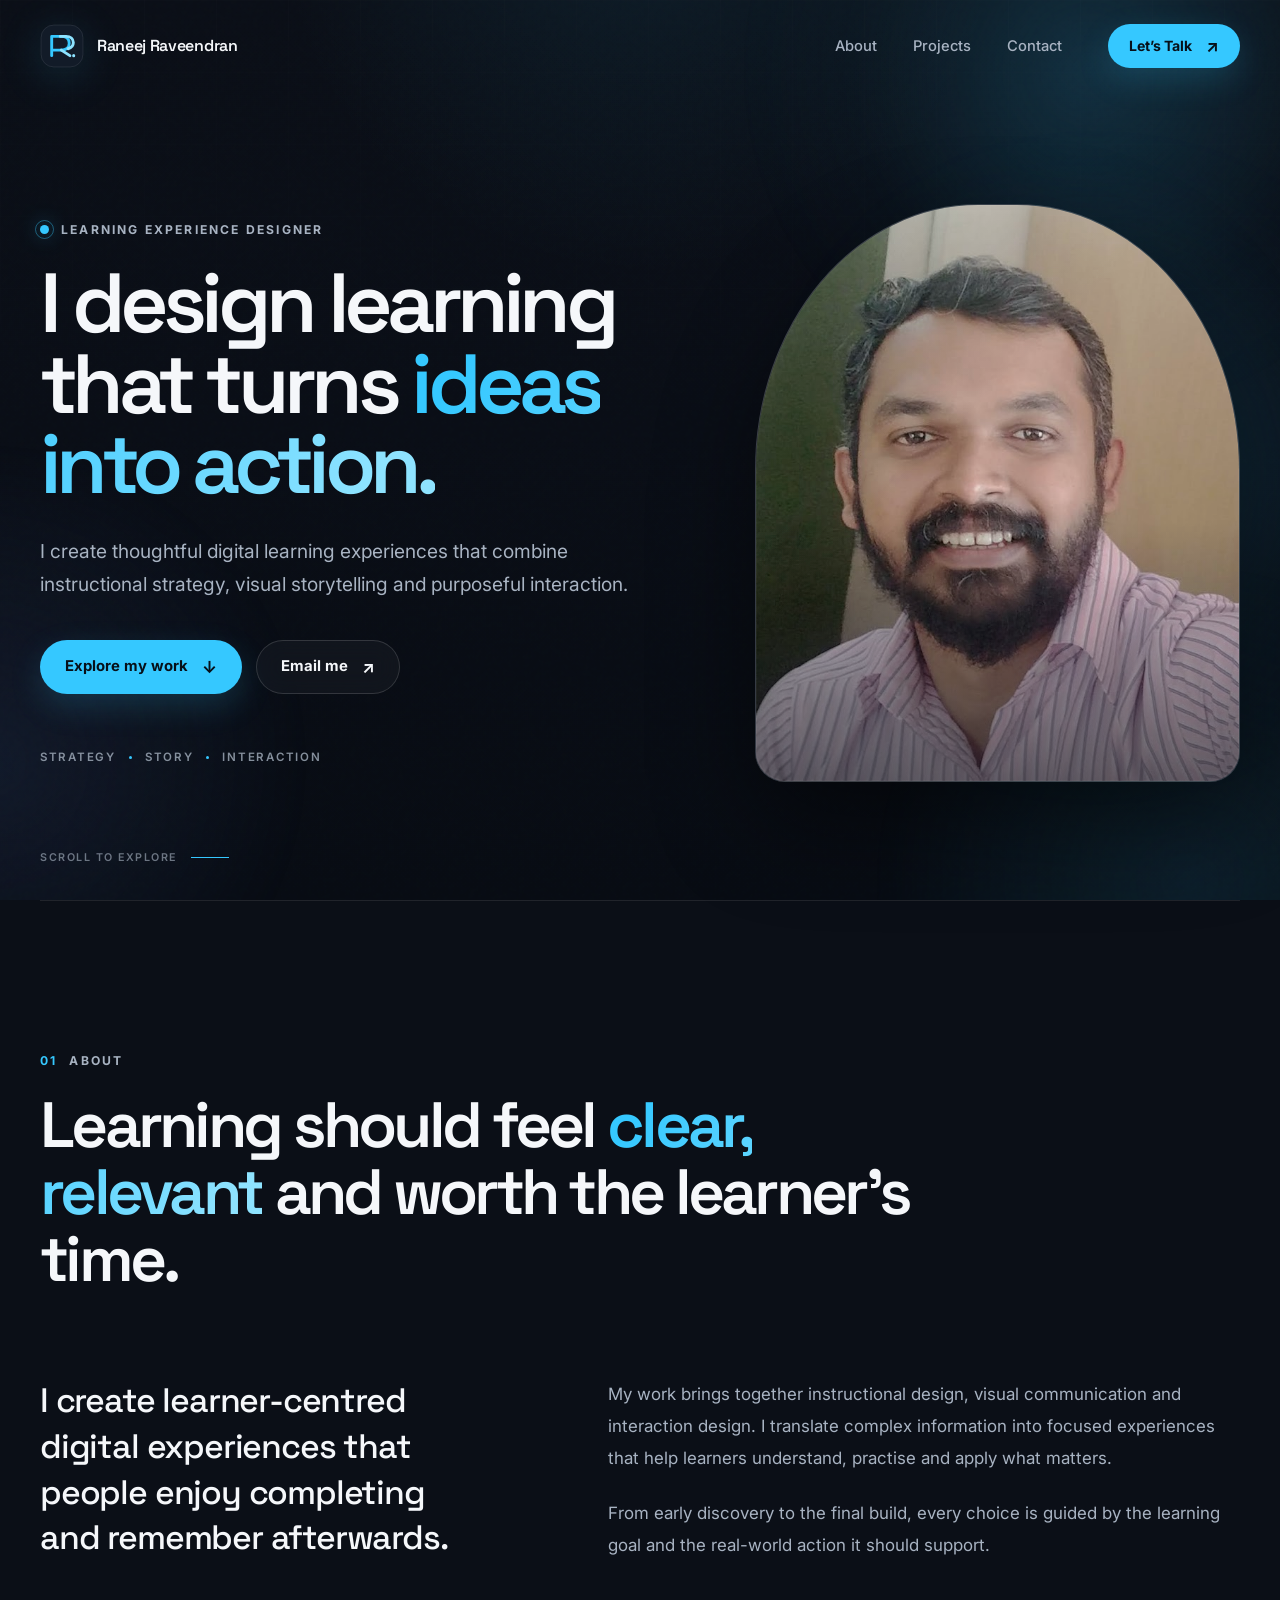
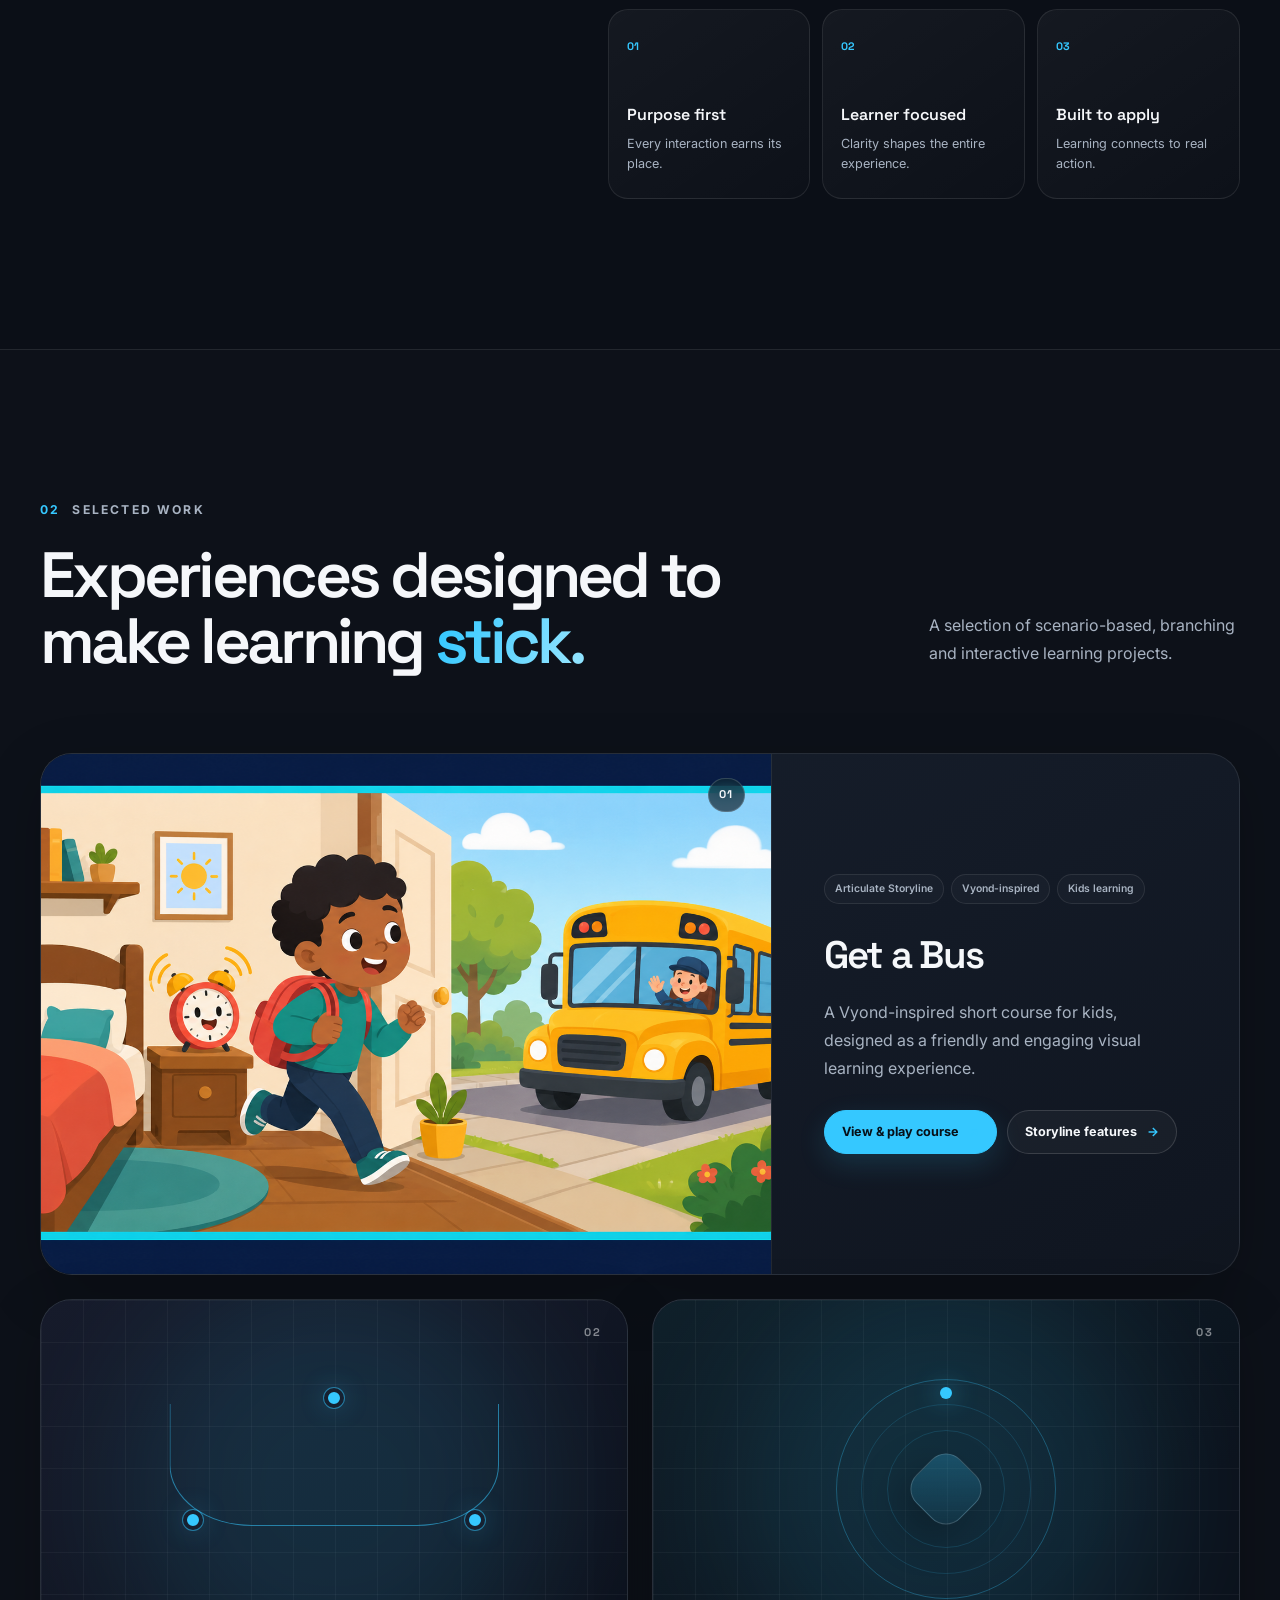
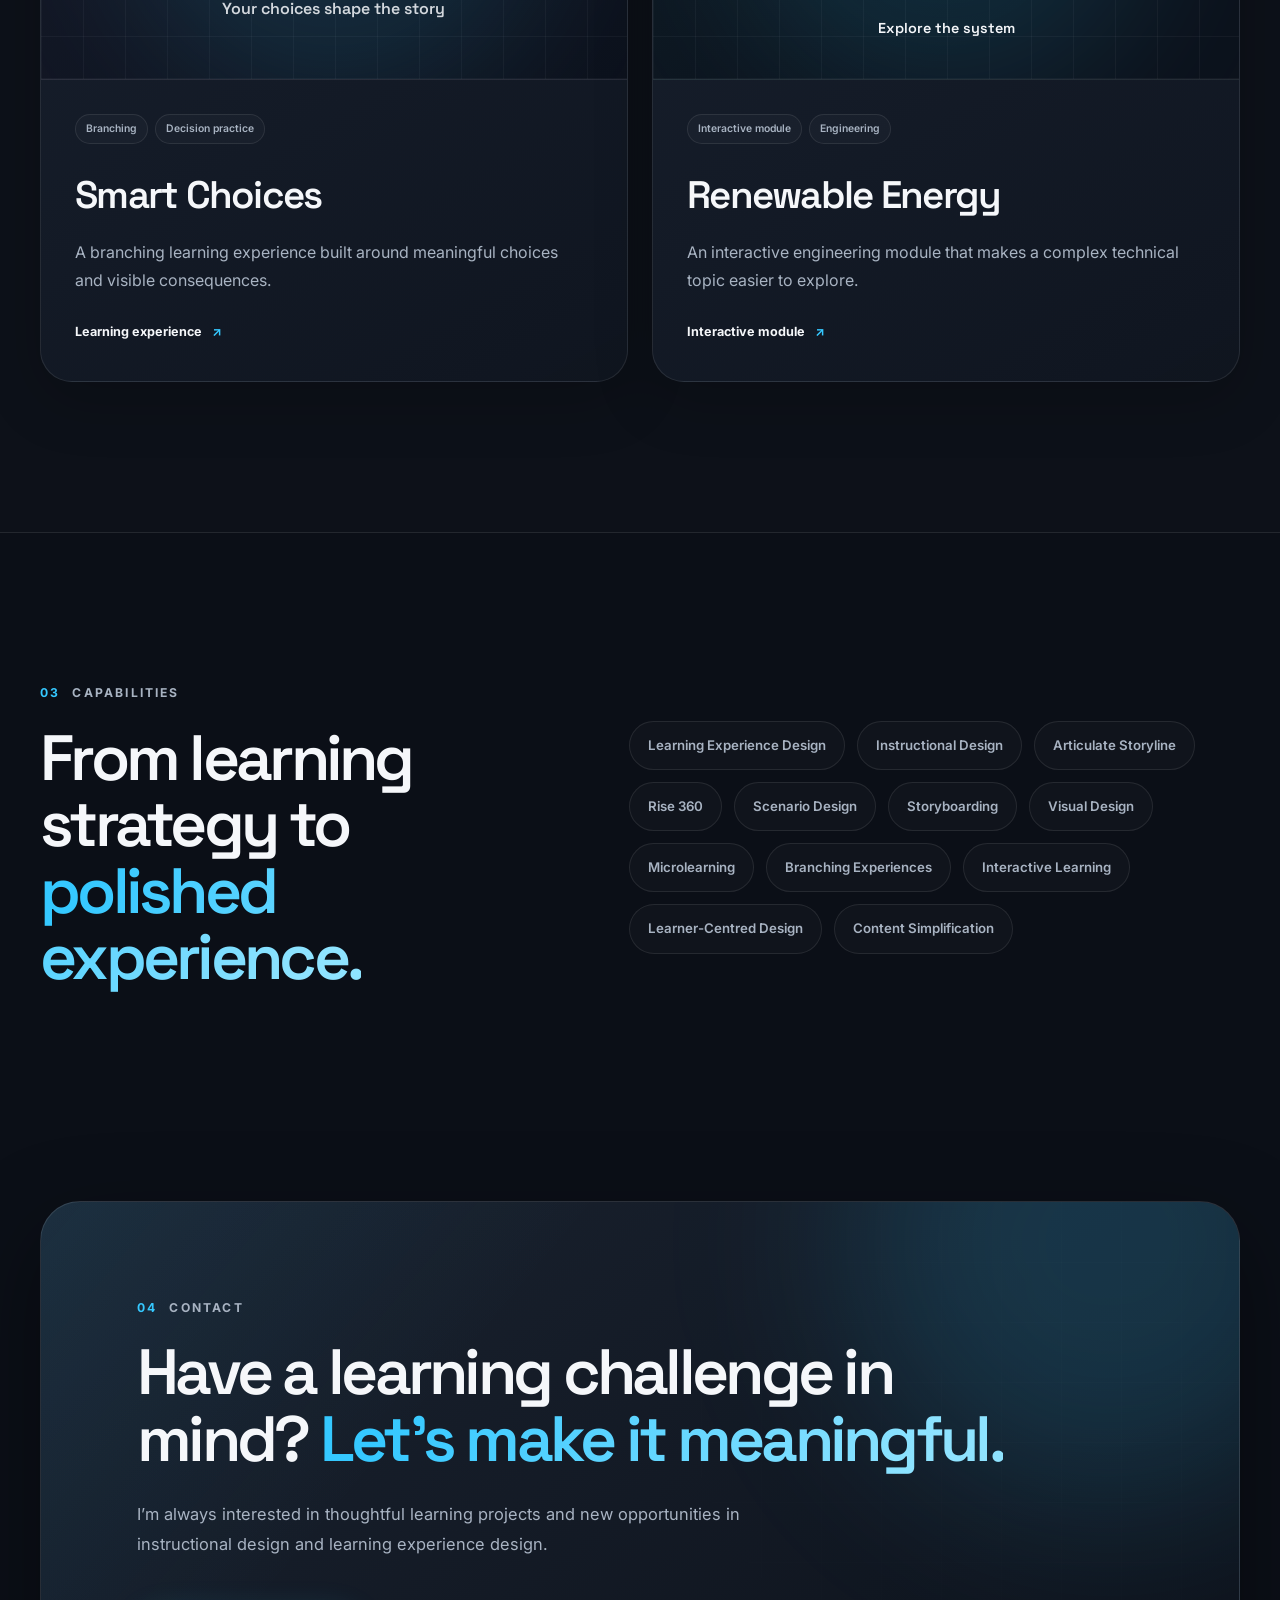
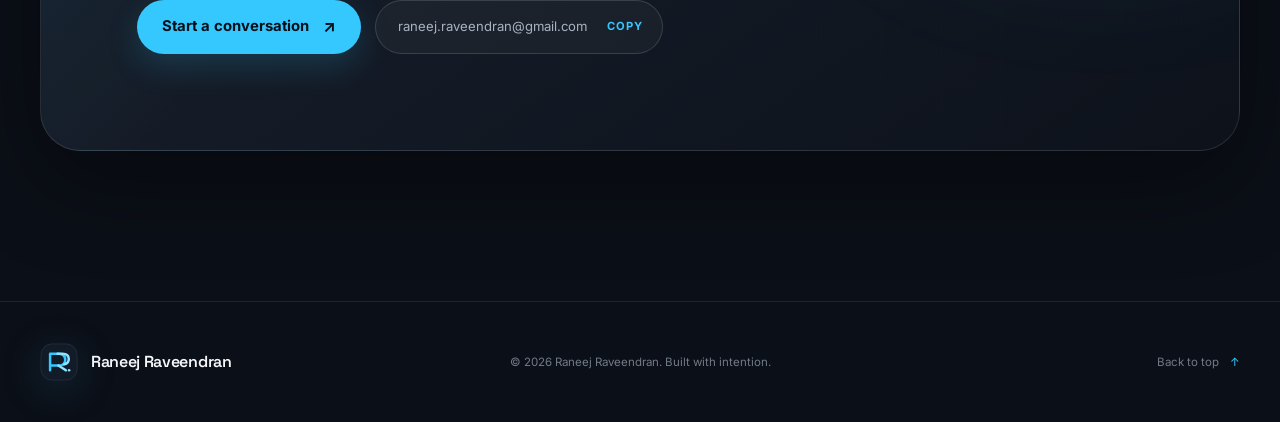
==== index.html @ e05c0a3c "Publish portfolio" ====
<!DOCTYPE html>
<html lang="en">
<head>
  <meta charset="UTF-8">
  <meta name="viewport" content="width=device-width, initial-scale=1">
  <meta name="description" content="Portfolio of Raneej Raveendran, a Learning Experience Designer creating purposeful, engaging digital learning experiences.">
  <meta name="theme-color" content="#0B0F17">
  <title>Raneej Raveendran | Learning Experience Designer</title>
  <link rel="preconnect" href="https://fonts.googleapis.com">
  <link rel="preconnect" href="https://fonts.gstatic.com" crossorigin>
  <link href="https://fonts.googleapis.com/css2?family=Inter:wght@400;500;600;700&family=Space+Grotesk:wght@500;600;700&display=swap" rel="stylesheet">
  <link rel="stylesheet" href="css/style.css?v=4">
</head>

<body>
  <a class="skip-link" href="#main-content">Skip to content</a>

  <div class="site-background" aria-hidden="true">
    <span class="background-orb background-orb--one"></span>
    <span class="background-orb background-orb--two"></span>
    <span class="background-orb background-orb--three"></span>
  </div>

  <header class="site-header" id="site-header">
    <nav class="navbar shell" aria-label="Primary navigation">
      <a class="brand" href="#home" aria-label="Raneej Raveendran — home">
        <svg class="brand__mark" width="44" height="44" viewBox="0 0 64 64" fill="none" xmlns="http://www.w3.org/2000/svg" aria-hidden="true">
          <rect x="1" y="1" width="62" height="62" rx="19" fill="#121B28"/>
          <rect x="1.5" y="1.5" width="61" height="61" rx="18.5" stroke="white" stroke-opacity="0.12"/>
          <path d="M17 46V18H30.5C38 18 42.5 21.8 42.5 28C42.5 34.2 38 38 30.5 38H17" stroke="#35C8FF" stroke-width="4.2" stroke-linecap="round" stroke-linejoin="round"/>
          <path d="M31 38L43.5 46M29.5 18H38C44.5 18 48.5 21.5 48.5 27C48.5 31.6 45.7 34.8 40.8 36" stroke="#8EE3FF" stroke-width="4.2" stroke-linecap="round" stroke-linejoin="round"/>
          <circle cx="49" cy="46" r="2.2" fill="#8EE3FF"/>
        </svg>
        <span class="brand__name">Raneej Raveendran</span>
      </a>

      <button class="menu-toggle" type="button" aria-label="Open navigation" aria-expanded="false" aria-controls="primary-menu">
        <span></span>
        <span></span>
      </button>

      <div class="nav-panel" id="primary-menu">
        <ul class="nav-links">
          <li><a href="#about">About</a></li>
          <li><a href="#projects">Projects</a></li>
          <li><a href="#contact">Contact</a></li>
        </ul>
        <a class="button button--compact button--primary nav-cta" href="mailto:raneej.raveendran@gmail.com">
          Let&rsquo;s Talk
          <span aria-hidden="true">↗</span>
        </a>
      </div>
    </nav>
  </header>

  <main id="main-content">
    <section class="hero shell" id="home">
      <div class="hero__content reveal">
        <p class="eyebrow"><span></span> Learning Experience Designer</p>
        <h1>I design learning that turns <span class="accent-text">ideas into action.</span></h1>
        <p class="hero__intro">I create thoughtful digital learning experiences that combine instructional strategy, visual storytelling and purposeful interaction.</p>

        <div class="hero__actions">
          <a class="button button--primary" href="#projects">
            Explore my work
            <span aria-hidden="true">↓</span>
          </a>
          <a class="button button--ghost" href="mailto:raneej.raveendran@gmail.com">
            Email me
            <span aria-hidden="true">↗</span>
          </a>
        </div>

        <div class="hero__focus" aria-label="Areas of focus">
          <span>Strategy</span>
          <i aria-hidden="true"></i>
          <span>Story</span>
          <i aria-hidden="true"></i>
          <span>Interaction</span>
        </div>
      </div>

      <div class="hero__visual reveal" data-delay="120">
        <div class="portrait-wrap" id="portrait-wrap">
          <div class="portrait-glow" aria-hidden="true"></div>
          <div class="portrait-frame">
            <img src="assets/images/profile.png" alt="Portrait of Raneej Raveendran" width="1920" height="864">
            <div class="portrait-shade" aria-hidden="true"></div>
          </div>

        </div>
      </div>

      <a class="scroll-cue" href="#about" aria-label="Scroll to About section">
        <span>Scroll to explore</span>
        <i aria-hidden="true"></i>
      </a>
    </section>

    <section class="about section shell" id="about">
      <div class="section-heading reveal">
        <p class="section-kicker"><span>01</span> About</p>
        <h2>Learning should feel <span class="accent-text">clear, relevant</span> and worth the learner&rsquo;s time.</h2>
      </div>

      <div class="about__grid">
        <div class="about__statement reveal">
          <p>I create learner-centred digital experiences that people enjoy completing and remember afterwards.</p>
        </div>

        <div class="about__details reveal" data-delay="100">
          <p>My work brings together instructional design, visual communication and interaction design. I translate complex information into focused experiences that help learners understand, practise and apply what matters.</p>
          <p>From early discovery to the final build, every choice is guided by the learning goal and the real-world action it should support.</p>

          <div class="principles" aria-label="Design principles">
            <article>
              <span>01</span>
              <h3>Purpose first</h3>
              <p>Every interaction earns its place.</p>
            </article>
            <article>
              <span>02</span>
              <h3>Learner focused</h3>
              <p>Clarity shapes the entire experience.</p>
            </article>
            <article>
              <span>03</span>
              <h3>Built to apply</h3>
              <p>Learning connects to real action.</p>
            </article>
          </div>
        </div>
      </div>
    </section>

    <section class="projects section" id="projects">
      <div class="shell">
        <div class="section-heading section-heading--split reveal">
          <div>
            <p class="section-kicker"><span>02</span> Selected work</p>
            <h2>Experiences designed to make learning <span class="accent-text">stick.</span></h2>
          </div>
          <p>A selection of scenario-based, branching and interactive learning projects.</p>
        </div>

        <div class="project-grid">
          <article class="project-card project-card--featured reveal interactive-card">
            <div class="project-card__visual project-visual project-visual--bus">
              <span class="project-number">01</span>
              <img class="project-thumbnail" src="assets/images/get-a-bus-thumbnail.png" alt="Illustrated child hurrying to catch a waiting school bus" width="1672" height="941">
            </div>
            <div class="project-card__body">
              <div class="project-card__meta">
                <span>Articulate Storyline</span>
                <span>Vyond-inspired</span>
                <span>Kids learning</span>
              </div>
              <h3>Get a Bus</h3>
              <p>A Vyond-inspired short course for kids, designed as a friendly and engaging visual learning experience.</p>
              <div class="project-card__actions">
                <a class="project-card__link project-card__link--primary" href="projects/get-a-bus/index.html">View &amp; play course <i aria-hidden="true">↗</i></a>
                <a class="project-card__link project-card__link--secondary" href="projects/get-a-bus/index.html#storyline-features">Storyline features <i aria-hidden="true">→</i></a>
              </div>
            </div>
          </article>

          <article class="project-card reveal interactive-card" data-delay="80">
            <div class="project-card__visual project-visual project-visual--choices">
              <span class="project-number">02</span>
              <div class="choice-map" aria-hidden="true">
                <span class="choice-node choice-node--start"></span>
                <span class="choice-path choice-path--one"></span>
                <span class="choice-path choice-path--two"></span>
                <span class="choice-node choice-node--one"></span>
                <span class="choice-node choice-node--two"></span>
                <strong>Your choices shape the story</strong>
              </div>
            </div>
            <div class="project-card__body">
              <div class="project-card__meta">
                <span>Branching</span>
                <span>Decision practice</span>
              </div>
              <h3>Smart Choices</h3>
              <p>A branching learning experience built around meaningful choices and visible consequences.</p>
              <span class="project-card__link">Learning experience <i aria-hidden="true">↗</i></span>
            </div>
          </article>

          <article class="project-card reveal interactive-card" data-delay="140">
            <div class="project-card__visual project-visual project-visual--energy">
              <span class="project-number">03</span>
              <div class="energy-orbit" aria-hidden="true">
                <span></span>
                <i></i>
                <strong>Explore the system</strong>
              </div>
            </div>
            <div class="project-card__body">
              <div class="project-card__meta">
                <span>Interactive module</span>
                <span>Engineering</span>
              </div>
              <h3>Renewable Energy</h3>
              <p>An interactive engineering module that makes a complex technical topic easier to explore.</p>
              <span class="project-card__link">Interactive module <i aria-hidden="true">↗</i></span>
            </div>
          </article>
        </div>
      </div>
    </section>

    <section class="skills section shell" id="skills">
      <div class="skills__layout">
        <div class="section-heading reveal">
          <p class="section-kicker"><span>03</span> Capabilities</p>
          <h2>From learning strategy to <span class="accent-text">polished experience.</span></h2>
        </div>

        <div class="skill-cloud reveal" data-delay="100" aria-label="Skills and tools">
          <span>Learning Experience Design</span>
          <span>Instructional Design</span>
          <span>Articulate Storyline</span>
          <span>Rise 360</span>
          <span>Scenario Design</span>
          <span>Storyboarding</span>
          <span>Visual Design</span>
          <span>Microlearning</span>
          <span>Branching Experiences</span>
          <span>Interactive Learning</span>
          <span>Learner-Centred Design</span>
          <span>Content Simplification</span>
        </div>
      </div>
    </section>

    <section class="contact section shell" id="contact">
      <div class="contact-card reveal">
        <span class="contact-card__glow" aria-hidden="true"></span>
        <div class="contact-card__content">
          <p class="section-kicker"><span>04</span> Contact</p>
          <h2>Have a learning challenge in mind? <span class="accent-text">Let&rsquo;s make it meaningful.</span></h2>
          <p>I&rsquo;m always interested in thoughtful learning projects and new opportunities in instructional design and learning experience design.</p>

          <div class="contact-card__actions">
            <a class="button button--primary" href="mailto:raneej.raveendran@gmail.com">
              Start a conversation
              <span aria-hidden="true">↗</span>
            </a>
            <button class="email-copy" type="button" data-email="raneej.raveendran@gmail.com" aria-label="Copy email address">
              <span class="email-copy__label">raneej.raveendran@gmail.com</span>
              <span class="email-copy__action">Copy</span>
            </button>
          </div>
        </div>
      </div>
    </section>
  </main>

  <footer class="site-footer">
    <div class="shell site-footer__inner">
      <a class="brand brand--footer" href="#home" aria-label="Back to top">
        <svg class="brand__mark" width="38" height="38" viewBox="0 0 64 64" fill="none" xmlns="http://www.w3.org/2000/svg" aria-hidden="true">
          <rect x="1" y="1" width="62" height="62" rx="19" fill="#121B28"/>
          <rect x="1.5" y="1.5" width="61" height="61" rx="18.5" stroke="white" stroke-opacity="0.12"/>
          <path d="M17 46V18H30.5C38 18 42.5 21.8 42.5 28C42.5 34.2 38 38 30.5 38H17" stroke="#35C8FF" stroke-width="4.2" stroke-linecap="round" stroke-linejoin="round"/>
          <path d="M31 38L43.5 46M29.5 18H38C44.5 18 48.5 21.5 48.5 27C48.5 31.6 45.7 34.8 40.8 36" stroke="#8EE3FF" stroke-width="4.2" stroke-linecap="round" stroke-linejoin="round"/>
          <circle cx="49" cy="46" r="2.2" fill="#8EE3FF"/>
        </svg>
        <span class="brand__name">Raneej Raveendran</span>
      </a>
      <p>&copy; <span id="current-year">2026</span> Raneej Raveendran. Built with intention.</p>
      <a class="back-to-top" href="#home">Back to top <span aria-hidden="true">↑</span></a>
    </div>
  </footer>

  <script src="js/main.js?v=2"></script>
</body>
</html>
---- css/style.css ----
/* ------------------------------
   Foundation
------------------------------ */
* {
  box-sizing: border-box;
  margin: 0;
  padding: 0;
}

:root {
  --background: #0b0f17;
  --background-deep: #080b12;
  --card: #151c28;
  --card-light: #1a2331;
  --text: #f5f7fa;
  --muted: #a8b3c2;
  --accent: #35c8ff;
  --accent-soft: #8ee3ff;
  --border: rgba(255, 255, 255, 0.09);
  --border-strong: rgba(255, 255, 255, 0.14);
  --shadow: 0 30px 90px rgba(0, 0, 0, 0.38);
  --radius-large: 32px;
  --radius-medium: 24px;
  --radius-small: 16px;
  --shell: 1200px;
  --header-height: 92px;
  --ease: cubic-bezier(0.22, 1, 0.36, 1);
}

html {
  scroll-behavior: smooth;
  scroll-padding-top: 110px;
}

body {
  min-width: 320px;
  overflow-x: hidden;
  color: var(--text);
  background: var(--background);
  font-family: "Inter", sans-serif;
  font-size: 16px;
  line-height: 1.6;
  -webkit-font-smoothing: antialiased;
  text-rendering: optimizeLegibility;
}

body.menu-open {
  overflow: hidden;
}

::selection {
  color: #071019;
  background: var(--accent);
}

a {
  color: inherit;
  text-decoration: none;
}

button,
a {
  -webkit-tap-highlight-color: transparent;
}

button {
  color: inherit;
  font: inherit;
}

img {
  display: block;
  max-width: 100%;
}

.shell {
  width: min(calc(100% - 64px), var(--shell));
  margin-inline: auto;
}

.section {
  position: relative;
  padding-block: 150px;
}

.skip-link {
  position: fixed;
  z-index: 1000;
  top: 16px;
  left: 16px;
  padding: 10px 16px;
  border-radius: 10px;
  color: #071019;
  background: var(--accent);
  font-weight: 700;
  transform: translateY(-150%);
  transition: transform 180ms ease;
}

.skip-link:focus {
  transform: translateY(0);
}

/* ------------------------------
   Layered background
------------------------------ */
.site-background {
  position: fixed;
  z-index: -2;
  inset: 0;
  overflow: hidden;
  pointer-events: none;
  background:
    radial-gradient(circle at 50% -10%, rgba(53, 200, 255, 0.08), transparent 31%),
    linear-gradient(180deg, #0b0f17 0%, #0a0e16 48%, #080c13 100%);
}

.site-background::before {
  position: absolute;
  inset: 0;
  content: "";
  opacity: 0.24;
  background-image:
    linear-gradient(rgba(255, 255, 255, 0.035) 1px, transparent 1px),
    linear-gradient(90deg, rgba(255, 255, 255, 0.035) 1px, transparent 1px);
  background-size: 72px 72px;
  -webkit-mask-image: linear-gradient(to bottom, #000 0%, transparent 72%);
  mask-image: linear-gradient(to bottom, #000 0%, transparent 72%);
}

.site-background::after {
  position: absolute;
  inset: 0;
  content: "";
  opacity: 0.11;
  background-image: url("data:image/svg+xml,%3Csvg viewBox='0 0 180 180' xmlns='http://www.w3.org/2000/svg'%3E%3Cfilter id='n'%3E%3CfeTurbulence type='fractalNoise' baseFrequency='.92' numOctaves='3' stitchTiles='stitch'/%3E%3C/filter%3E%3Crect width='100%25' height='100%25' filter='url(%23n)' opacity='.45'/%3E%3C/svg%3E");
  mix-blend-mode: soft-light;
}

.background-orb {
  position: absolute;
  display: block;
  border-radius: 50%;
  filter: blur(10px);
}

.background-orb--one {
  top: -280px;
  right: -160px;
  width: 700px;
  height: 700px;
  background: radial-gradient(circle, rgba(53, 200, 255, 0.18), rgba(53, 200, 255, 0.025) 48%, transparent 72%);
}

.background-orb--two {
  top: 48%;
  left: -340px;
  width: 660px;
  height: 660px;
  background: radial-gradient(circle, rgba(77, 108, 180, 0.14), transparent 68%);
}

.background-orb--three {
  right: -250px;
  bottom: -320px;
  width: 680px;
  height: 680px;
  background: radial-gradient(circle, rgba(53, 200, 255, 0.1), transparent 66%);
}

/* ------------------------------
   Navigation
------------------------------ */
.site-header {
  position: fixed;
  z-index: 100;
  top: 0;
  right: 0;
  left: 0;
  border-bottom: 1px solid transparent;
  transition: background 300ms ease, border-color 300ms ease, box-shadow 300ms ease;
}

.site-header.is-scrolled {
  border-color: rgba(255, 255, 255, 0.075);
  background: rgba(11, 15, 23, 0.72);
  box-shadow: 0 14px 50px rgba(0, 0, 0, 0.2);
  -webkit-backdrop-filter: blur(22px) saturate(135%);
  backdrop-filter: blur(22px) saturate(135%);
}

.navbar {
  display: flex;
  min-height: var(--header-height);
  align-items: center;
  justify-content: space-between;
}

.brand {
  display: inline-flex;
  align-items: center;
  gap: 13px;
  width: fit-content;
}

.brand__mark {
  width: 44px;
  height: 44px;
  flex: 0 0 auto;
  filter: drop-shadow(0 8px 20px rgba(53, 200, 255, 0.15));
  transition: transform 400ms var(--ease), filter 400ms ease;
}

.brand:hover .brand__mark {
  filter: drop-shadow(0 10px 25px rgba(53, 200, 255, 0.26));
  transform: rotate(-5deg) scale(1.04);
}

.brand__name {
  font-family: "Space Grotesk", sans-serif;
  font-size: 1rem;
  font-weight: 600;
  letter-spacing: -0.02em;
}

.nav-panel,
.nav-links {
  display: flex;
  align-items: center;
}

.nav-panel {
  gap: 46px;
}

.nav-links {
  gap: 36px;
  list-style: none;
}

.nav-links a {
  position: relative;
  color: var(--muted);
  font-size: 0.92rem;
  font-weight: 500;
  transition: color 200ms ease;
}

.nav-links a::after {
  position: absolute;
  right: 0;
  bottom: -9px;
  left: 0;
  height: 1px;
  content: "";
  background: var(--accent);
  transform: scaleX(0);
  transform-origin: right;
  transition: transform 300ms var(--ease);
}

.nav-links a:hover,
.nav-links a:focus-visible,
.nav-links a.is-active {
  color: var(--text);
}

.nav-links a:hover::after,
.nav-links a:focus-visible::after,
.nav-links a.is-active::after {
  transform: scaleX(1);
  transform-origin: left;
}

.menu-toggle {
  display: none;
  width: 44px;
  height: 44px;
  cursor: pointer;
  border: 1px solid var(--border);
  border-radius: 13px;
  background: rgba(255, 255, 255, 0.035);
}

.menu-toggle span {
  display: block;
  width: 18px;
  height: 1.5px;
  margin: 5px auto;
  background: var(--text);
  transition: transform 250ms ease;
}

.menu-toggle[aria-expanded="true"] span:first-child {
  transform: translateY(3.25px) rotate(45deg);
}

.menu-toggle[aria-expanded="true"] span:last-child {
  transform: translateY(-3.25px) rotate(-45deg);
}

/* ------------------------------
   Buttons
------------------------------ */
.button {
  position: relative;
  display: inline-flex;
  min-height: 54px;
  align-items: center;
  justify-content: center;
  gap: 14px;
  overflow: hidden;
  padding: 0 24px;
  border: 1px solid transparent;
  border-radius: 999px;
  font-size: 0.93rem;
  font-weight: 700;
  transition: transform 300ms var(--ease), box-shadow 300ms ease, border-color 300ms ease, background 300ms ease;
}

.button span {
  font-size: 1.04rem;
  transition: transform 300ms var(--ease);
}

.button:hover,
.button:focus-visible {
  transform: translateY(-3px);
}

.button:hover span,
.button:focus-visible span {
  transform: translate(2px, -2px);
}

.button--primary {
  color: #071019;
  background: var(--accent);
  box-shadow: 0 12px 32px rgba(53, 200, 255, 0.17);
}

.button--primary::before {
  position: absolute;
  inset: 0;
  content: "";
  background: linear-gradient(120deg, transparent 20%, rgba(255, 255, 255, 0.5), transparent 80%);
  transform: translateX(-120%);
  transition: transform 650ms var(--ease);
}

.button--primary:hover::before {
  transform: translateX(120%);
}

.button--primary:hover,
.button--primary:focus-visible {
  box-shadow: 0 18px 42px rgba(53, 200, 255, 0.26);
}

.button--ghost {
  border-color: var(--border-strong);
  background: rgba(255, 255, 255, 0.035);
  -webkit-backdrop-filter: blur(12px);
  backdrop-filter: blur(12px);
}

.button--ghost:hover,
.button--ghost:focus-visible {
  border-color: rgba(53, 200, 255, 0.4);
  background: rgba(53, 200, 255, 0.055);
}

.button--compact {
  min-height: 44px;
  padding-inline: 20px;
  font-size: 0.88rem;
}

/* ------------------------------
   Hero
------------------------------ */
.hero {
  position: relative;
  display: grid;
  min-height: 100svh;
  grid-template-columns: minmax(0, 1.08fr) minmax(380px, 0.92fr);
  align-items: center;
  gap: clamp(42px, 7vw, 92px);
  padding-top: calc(var(--header-height) + 90px);
  padding-bottom: 96px;
}

.hero__content {
  position: relative;
  z-index: 2;
}

.eyebrow,
.section-kicker {
  display: flex;
  align-items: center;
  gap: 12px;
  color: var(--muted);
  font-size: 0.76rem;
  font-weight: 700;
  letter-spacing: 0.18em;
  text-transform: uppercase;
}

.eyebrow > span {
  position: relative;
  display: inline-block;
  width: 9px;
  height: 9px;
  border-radius: 50%;
  background: var(--accent);
  box-shadow: 0 0 20px rgba(53, 200, 255, 0.65);
}

.eyebrow > span::after {
  position: absolute;
  inset: -5px;
  content: "";
  border: 1px solid rgba(53, 200, 255, 0.4);
  border-radius: 50%;
  animation: statusPulse 2.4s ease-out infinite;
}

@keyframes statusPulse {
  0% { opacity: 0.8; transform: scale(0.5); }
  70%, 100% { opacity: 0; transform: scale(1.4); }
}

h1,
h2,
h3 {
  font-family: "Space Grotesk", sans-serif;
}

h1 {
  max-width: 760px;
  margin-top: 24px;
  font-size: clamp(3.8rem, 6.55vw, 6.05rem);
  font-weight: 600;
  letter-spacing: -0.068em;
  line-height: 0.96;
}

.accent-text {
  color: var(--accent);
  background: linear-gradient(115deg, var(--accent) 10%, var(--accent-soft) 88%);
  -webkit-background-clip: text;
  background-clip: text;
  -webkit-text-fill-color: transparent;
}

.hero__intro {
  max-width: 650px;
  margin-top: 30px;
  color: var(--muted);
  font-size: clamp(1.05rem, 1.6vw, 1.2rem);
  line-height: 1.75;
}

.hero__actions {
  display: flex;
  flex-wrap: wrap;
  gap: 14px;
  margin-top: 38px;
}

.hero__focus {
  display: flex;
  align-items: center;
  gap: 13px;
  margin-top: 54px;
  color: rgba(168, 179, 194, 0.78);
  font-size: 0.72rem;
  font-weight: 600;
  letter-spacing: 0.15em;
  text-transform: uppercase;
}

.hero__focus i {
  width: 3px;
  height: 3px;
  border-radius: 50%;
  background: var(--accent);
}

.hero__visual {
  position: relative;
  z-index: 1;
}

.portrait-wrap {
  position: relative;
  width: min(100%, 485px);
  margin-left: auto;
  transform-style: preserve-3d;
  transition: transform 600ms var(--ease);
  animation: portraitFloat 7s ease-in-out infinite;
}

@keyframes portraitFloat {
  0%, 100% { transform: translateY(0); }
  50% { transform: translateY(-12px); }
}

.portrait-glow {
  position: absolute;
  z-index: -1;
  top: 12%;
  right: -10%;
  width: 80%;
  aspect-ratio: 1;
  border-radius: 50%;
  background: rgba(53, 200, 255, 0.16);
  filter: blur(75px);
}

.portrait-frame {
  position: relative;
  overflow: hidden;
  aspect-ratio: 0.84;
  border: 1px solid rgba(255, 255, 255, 0.14);
  border-radius: 46% 46% 30px 30px;
  background: linear-gradient(160deg, rgba(255, 255, 255, 0.09), rgba(21, 28, 40, 0.8));
  box-shadow: 0 40px 100px rgba(0, 0, 0, 0.48), inset 0 1px rgba(255, 255, 255, 0.08);
}

.portrait-frame::before {
  position: absolute;
  z-index: 2;
  inset: 0;
  content: "";
  border-radius: inherit;
  box-shadow: inset 0 0 0 1px rgba(255, 255, 255, 0.04);
  pointer-events: none;
}

.portrait-frame img {
  width: 100%;
  height: 100%;
  object-fit: cover;
  object-position: 32% center;
  transform: scale(1.06);
  filter: saturate(0.78) contrast(1.04) brightness(0.92);
}

.portrait-shade {
  position: absolute;
  inset: 0;
  background:
    linear-gradient(to top, rgba(8, 12, 19, 0.55), transparent 45%),
    linear-gradient(135deg, rgba(53, 200, 255, 0.08), transparent 42%);
  pointer-events: none;
}

.scroll-cue {
  position: absolute;
  bottom: 34px;
  left: 0;
  display: flex;
  align-items: center;
  gap: 14px;
  color: rgba(168, 179, 194, 0.62);
  font-size: 0.67rem;
  font-weight: 600;
  letter-spacing: 0.14em;
  text-transform: uppercase;
  transition: color 200ms ease;
}

.scroll-cue i {
  position: relative;
  width: 38px;
  height: 1px;
  overflow: hidden;
  background: rgba(255, 255, 255, 0.18);
}

.scroll-cue i::after {
  position: absolute;
  inset: 0;
  content: "";
  background: var(--accent);
  animation: scrollLine 2s var(--ease) infinite;
}

@keyframes scrollLine {
  0% { transform: translateX(-105%); }
  60%, 100% { transform: translateX(105%); }
}

.scroll-cue:hover {
  color: var(--text);
}

/* ------------------------------
   Shared section headings
------------------------------ */
.section-heading {
  max-width: 870px;
}

.section-kicker > span {
  color: var(--accent);
}

.section-heading h2,
.contact-card h2 {
  margin-top: 22px;
  font-size: clamp(2.55rem, 5vw, 4.8rem);
  font-weight: 600;
  letter-spacing: -0.058em;
  line-height: 1.04;
}

.section-heading--split {
  display: grid;
  max-width: none;
  grid-template-columns: minmax(0, 1.45fr) minmax(270px, 0.55fr);
  align-items: end;
  gap: 70px;
}

.section-heading--split > p {
  padding-bottom: 8px;
  color: var(--muted);
  line-height: 1.75;
}

/* ------------------------------
   About
------------------------------ */
.about {
  border-top: 1px solid var(--border);
}

.about__grid {
  display: grid;
  grid-template-columns: minmax(0, 0.82fr) minmax(0, 1.18fr);
  gap: clamp(60px, 10vw, 140px);
  margin-top: 86px;
}

.about__statement > p {
  max-width: 470px;
  color: var(--text);
  font-family: "Space Grotesk", sans-serif;
  font-size: clamp(1.65rem, 2.65vw, 2.35rem);
  font-weight: 500;
  letter-spacing: -0.035em;
  line-height: 1.35;
}

.about__details > p {
  max-width: 630px;
  color: var(--muted);
  font-size: 1.06rem;
  line-height: 1.9;
}

.about__details > p + p {
  margin-top: 22px;
}

.principles {
  display: grid;
  grid-template-columns: repeat(3, 1fr);
  gap: 12px;
  margin-top: 48px;
}

.principles article {
  position: relative;
  min-height: 190px;
  padding: 22px 18px;
  overflow: hidden;
  border: 1px solid var(--border);
  border-radius: 20px;
  background: linear-gradient(145deg, rgba(255, 255, 255, 0.045), rgba(255, 255, 255, 0.012));
  transition: border-color 300ms ease, transform 350ms var(--ease), background 300ms ease;
}

.principles article:hover {
  border-color: rgba(53, 200, 255, 0.26);
  background: linear-gradient(145deg, rgba(53, 200, 255, 0.07), rgba(255, 255, 255, 0.018));
  transform: translateY(-5px);
}

.principles article > span {
  color: var(--accent);
  font-family: "Space Grotesk", sans-serif;
  font-size: 0.68rem;
  font-weight: 700;
}

.principles h3 {
  margin-top: 44px;
  font-size: 1rem;
  font-weight: 600;
}

.principles p {
  margin-top: 7px;
  color: var(--muted);
  font-size: 0.79rem;
  line-height: 1.55;
}

/* ------------------------------
   Projects
------------------------------ */
.projects {
  overflow: hidden;
  border-block: 1px solid var(--border);
  background: rgba(255, 255, 255, 0.012);
}

.project-grid {
  display: grid;
  grid-template-columns: repeat(2, minmax(0, 1fr));
  gap: 24px;
  margin-top: 78px;
}

.project-card {
  --pointer-x: 50%;
  --pointer-y: 50%;
  position: relative;
  overflow: hidden;
  border: 1px solid var(--border);
  border-radius: var(--radius-large);
  background: linear-gradient(150deg, rgba(26, 35, 49, 0.92), rgba(16, 22, 32, 0.96));
  box-shadow: 0 18px 60px rgba(0, 0, 0, 0.2);
  transition: transform 500ms var(--ease), border-color 350ms ease, box-shadow 500ms ease;
}

.project-card::after {
  position: absolute;
  inset: 0;
  content: "";
  opacity: 0;
  background: radial-gradient(420px circle at var(--pointer-x) var(--pointer-y), rgba(53, 200, 255, 0.1), transparent 45%);
  pointer-events: none;
  transition: opacity 350ms ease;
}

.project-card:hover {
  z-index: 2;
  border-color: rgba(53, 200, 255, 0.25);
  box-shadow: 0 34px 90px rgba(0, 0, 0, 0.38), 0 0 0 1px rgba(53, 200, 255, 0.025);
  transform: translateY(-10px);
}

.project-card:hover::after {
  opacity: 1;
}

.project-card--featured {
  grid-column: 1 / -1;
}

.project-card--featured {
  display: grid;
  grid-template-columns: minmax(0, 1.22fr) minmax(340px, 0.78fr);
}

.project-card__visual {
  position: relative;
  z-index: 1;
  min-height: 380px;
  overflow: hidden;
  border-bottom: 1px solid var(--border);
}

.project-card--featured .project-card__visual {
  min-height: 520px;
  border-right: 1px solid var(--border);
  border-bottom: 0;
}

.project-number {
  position: absolute;
  z-index: 4;
  top: 24px;
  right: 26px;
  color: rgba(245, 247, 250, 0.5);
  font-family: "Space Grotesk", sans-serif;
  font-size: 0.7rem;
  font-weight: 700;
  letter-spacing: 0.12em;
}

.project-visual {
  display: grid;
  place-items: center;
  isolation: isolate;
}

.project-visual::before {
  position: absolute;
  inset: 0;
  z-index: -2;
  content: "";
  background-image:
    linear-gradient(rgba(255, 255, 255, 0.04) 1px, transparent 1px),
    linear-gradient(90deg, rgba(255, 255, 255, 0.04) 1px, transparent 1px);
  background-size: 42px 42px;
}

.project-visual::after {
  position: absolute;
  z-index: -1;
  width: 72%;
  aspect-ratio: 1;
  content: "";
  border-radius: 50%;
  background: rgba(53, 200, 255, 0.12);
  filter: blur(68px);
}

.project-visual--bus {
  background: linear-gradient(145deg, #111a28, #0c111a 70%);
}

.project-visual--bus::before,
.project-visual--bus::after {
  display: none;
}

.project-thumbnail {
  position: absolute;
  inset: 0;
  width: 100%;
  height: 100%;
  object-fit: cover;
  object-position: center;
  transition: transform 700ms var(--ease), filter 450ms ease;
}

.project-card:hover .project-thumbnail {
  filter: saturate(1.04) brightness(1.03);
  transform: scale(1.035);
}

.project-visual--bus .project-number {
  padding: 7px 10px;
  border: 1px solid rgba(255, 255, 255, 0.16);
  border-radius: 999px;
  color: var(--text);
  background: rgba(10, 15, 24, 0.62);
  -webkit-backdrop-filter: blur(10px);
  backdrop-filter: blur(10px);
}

.visual-window {
  position: relative;
  display: flex;
  width: min(70%, 560px);
  aspect-ratio: 1.65;
  flex-direction: column;
  justify-content: flex-end;
  padding: 36px;
  overflow: hidden;
  border: 1px solid rgba(255, 255, 255, 0.14);
  border-radius: 22px;
  background: linear-gradient(145deg, rgba(30, 42, 59, 0.93), rgba(13, 19, 29, 0.95));
  box-shadow: 0 32px 70px rgba(0, 0, 0, 0.38);
  transform: perspective(900px) rotateY(-7deg) rotateX(3deg);
  transition: transform 650ms var(--ease);
}

.project-card:hover .visual-window {
  transform: perspective(900px) rotateY(-2deg) rotateX(1deg) translateY(-5px);
}

.visual-window__bar {
  position: absolute;
  top: 0;
  right: 0;
  left: 0;
  display: flex;
  gap: 6px;
  padding: 13px 15px;
  border-bottom: 1px solid var(--border);
}

.visual-window__bar i {
  width: 6px;
  height: 6px;
  border-radius: 50%;
  background: rgba(255, 255, 255, 0.24);
}

.route-line {
  position: absolute;
  top: 35%;
  left: 12%;
  width: 76%;
  height: 2px;
  background: linear-gradient(90deg, rgba(53, 200, 255, 0.15), var(--accent), rgba(53, 200, 255, 0.12));
  transform: rotate(-7deg);
}

.route-line i {
  position: absolute;
  top: 50%;
  width: 11px;
  height: 11px;
  border: 2px solid var(--accent);
  border-radius: 50%;
  background: #111925;
  box-shadow: 0 0 18px rgba(53, 200, 255, 0.4);
  transform: translateY(-50%);
}

.route-line i:nth-child(1) { left: 0; }
.route-line i:nth-child(2) { left: 48%; }
.route-line i:nth-child(3) { right: 0; }

.visual-window strong {
  font-family: "Space Grotesk", sans-serif;
  font-size: clamp(1.25rem, 2.2vw, 2rem);
  font-weight: 600;
}

.visual-window small {
  margin-top: 4px;
  color: var(--muted);
}

.project-visual--choices {
  background: linear-gradient(150deg, #171b2b, #0d121d);
}

.choice-map {
  position: relative;
  width: 78%;
  height: 70%;
}

.choice-map strong {
  position: absolute;
  right: 0;
  bottom: 0;
  left: 0;
  color: rgba(245, 247, 250, 0.85);
  font-family: "Space Grotesk", sans-serif;
  font-size: 1rem;
  font-weight: 600;
  text-align: center;
}

.choice-node {
  position: absolute;
  z-index: 2;
  display: block;
  width: 20px;
  height: 20px;
  border: 4px solid #162131;
  border-radius: 50%;
  background: var(--accent);
  box-shadow: 0 0 0 1px rgba(53, 200, 255, 0.5), 0 0 26px rgba(53, 200, 255, 0.25);
}

.choice-node--start { top: 12%; left: calc(50% - 10px); }
.choice-node--one { top: 58%; left: 17%; }
.choice-node--two { top: 58%; right: 17%; }

.choice-path {
  position: absolute;
  top: 18%;
  left: 50%;
  width: 36%;
  height: 46%;
  border-bottom: 1px solid rgba(53, 200, 255, 0.55);
}

.choice-path--one {
  border-left: 1px solid rgba(53, 200, 255, 0.55);
  border-radius: 0 0 0 50%;
  transform: translateX(-100%);
}

.choice-path--two {
  border-right: 1px solid rgba(53, 200, 255, 0.55);
  border-radius: 0 0 50%;
}

.project-visual--energy {
  background: linear-gradient(145deg, #10202a, #0c121c 72%);
}

.energy-orbit {
  position: relative;
  display: grid;
  width: 220px;
  height: 220px;
  place-items: center;
  border: 1px solid rgba(53, 200, 255, 0.3);
  border-radius: 50%;
}

.energy-orbit::before,
.energy-orbit::after {
  position: absolute;
  content: "";
  border: 1px solid rgba(53, 200, 255, 0.15);
  border-radius: 50%;
}

.energy-orbit::before { inset: 24px; }
.energy-orbit::after { inset: 50px; }

.energy-orbit > span {
  position: absolute;
  top: 7px;
  left: 50%;
  width: 12px;
  height: 12px;
  border-radius: 50%;
  background: var(--accent);
  box-shadow: 0 0 24px rgba(53, 200, 255, 0.75);
  transform: translateX(-50%);
  transform-origin: 0 103px;
  animation: orbit 8s linear infinite;
}

@keyframes orbit {
  to { transform: translateX(-50%) rotate(360deg); }
}

.energy-orbit > i {
  width: 62px;
  height: 62px;
  border: 1px solid rgba(255, 255, 255, 0.16);
  border-radius: 20px;
  background: linear-gradient(135deg, rgba(53, 200, 255, 0.25), rgba(53, 200, 255, 0.03));
  box-shadow: 0 20px 40px rgba(0, 0, 0, 0.25);
  transform: rotate(45deg);
}

.energy-orbit strong {
  position: absolute;
  bottom: -42px;
  font-family: "Space Grotesk", sans-serif;
  font-size: 0.9rem;
  font-weight: 600;
  white-space: nowrap;
}

.project-card__body {
  position: relative;
  z-index: 2;
  padding: 34px 34px 38px;
}

.project-card--featured .project-card__body {
  display: flex;
  flex-direction: column;
  justify-content: center;
  padding: 52px;
}

.project-card__meta {
  display: flex;
  flex-wrap: wrap;
  gap: 7px;
}

.project-card__meta span {
  padding: 6px 10px;
  border: 1px solid var(--border);
  border-radius: 999px;
  color: var(--muted);
  background: rgba(255, 255, 255, 0.025);
  font-size: 0.65rem;
  font-weight: 600;
}

.project-card h3 {
  margin-top: 20px;
  font-size: clamp(1.65rem, 3vw, 2.45rem);
  font-weight: 600;
  letter-spacing: -0.045em;
}

.project-card__body > p {
  max-width: 510px;
  margin-top: 12px;
  color: var(--muted);
  line-height: 1.75;
}

.project-card__link {
  display: inline-flex;
  width: fit-content;
  align-items: center;
  gap: 10px;
  margin-top: 28px;
  color: var(--text);
  font-size: 0.79rem;
  font-weight: 700;
  transition: color 250ms ease;
}

.project-card__link:hover,
.project-card__link:focus-visible {
  color: var(--accent);
}

.project-card__actions {
  display: flex;
  flex-wrap: wrap;
  gap: 10px;
  margin-top: 28px;
}

.project-card__actions .project-card__link {
  min-height: 44px;
  margin-top: 0;
  padding: 0 17px;
  border: 1px solid var(--border-strong);
  border-radius: 999px;
}

.project-card__link--primary {
  color: #071019;
  border-color: var(--accent) !important;
  background: var(--accent);
  box-shadow: 0 10px 28px rgba(53, 200, 255, 0.15);
}

.project-card__link--primary:hover,
.project-card__link--primary:focus-visible {
  color: #071019;
  box-shadow: 0 14px 34px rgba(53, 200, 255, 0.24);
  transform: translateY(-2px);
}

.project-card__link--secondary {
  background: rgba(255, 255, 255, 0.035);
}

.project-card__link--secondary:hover,
.project-card__link--secondary:focus-visible {
  border-color: rgba(53, 200, 255, 0.36);
  background: rgba(53, 200, 255, 0.06);
  transform: translateY(-2px);
}

.project-card__link i {
  color: var(--accent);
  font-style: normal;
  transition: transform 300ms var(--ease);
}

.project-card:hover .project-card__link i {
  transform: translate(3px, -3px);
}

/* ------------------------------
   Skills
------------------------------ */
.skills__layout {
  display: grid;
  grid-template-columns: minmax(0, 0.86fr) minmax(0, 1.14fr);
  align-items: center;
  gap: clamp(60px, 10vw, 140px);
}

.skill-cloud {
  display: flex;
  flex-wrap: wrap;
  gap: 12px;
}

.skill-cloud span {
  position: relative;
  padding: 13px 18px;
  overflow: hidden;
  border: 1px solid var(--border);
  border-radius: 999px;
  color: var(--muted);
  background: rgba(255, 255, 255, 0.025);
  font-size: 0.83rem;
  font-weight: 600;
  transition: color 300ms ease, border-color 300ms ease, background 300ms ease, transform 350ms var(--ease), box-shadow 350ms ease;
}

.skill-cloud span:hover {
  z-index: 2;
  color: var(--text);
  border-color: rgba(53, 200, 255, 0.34);
  background: rgba(53, 200, 255, 0.07);
  box-shadow: 0 12px 35px rgba(0, 0, 0, 0.2);
  transform: translateY(-4px);
}

/* ------------------------------
   Contact
------------------------------ */
.contact {
  padding-top: 60px;
  padding-bottom: 150px;
}

.contact-card {
  position: relative;
  overflow: hidden;
  border: 1px solid rgba(255, 255, 255, 0.11);
  border-radius: 40px;
  background:
    linear-gradient(130deg, rgba(53, 200, 255, 0.08), transparent 34%),
    linear-gradient(145deg, rgba(27, 36, 50, 0.96), rgba(13, 18, 27, 0.98));
  box-shadow: var(--shadow);
}

.contact-card::before {
  position: absolute;
  inset: 0;
  content: "";
  opacity: 0.3;
  background-image:
    linear-gradient(rgba(255, 255, 255, 0.045) 1px, transparent 1px),
    linear-gradient(90deg, rgba(255, 255, 255, 0.045) 1px, transparent 1px);
  background-size: 60px 60px;
  -webkit-mask-image: radial-gradient(circle at 88% 20%, #000, transparent 55%);
  mask-image: radial-gradient(circle at 88% 20%, #000, transparent 55%);
}

.contact-card__glow {
  position: absolute;
  top: -220px;
  right: -130px;
  width: 520px;
  height: 520px;
  border-radius: 50%;
  background: rgba(53, 200, 255, 0.16);
  filter: blur(90px);
}

.contact-card__content {
  position: relative;
  z-index: 2;
  padding: clamp(46px, 8vw, 96px);
}

.contact-card h2 {
  max-width: 920px;
}

.contact-card__content > p:not(.section-kicker) {
  max-width: 670px;
  margin-top: 28px;
  color: var(--muted);
  font-size: 1.03rem;
  line-height: 1.8;
}

.contact-card__actions {
  display: flex;
  flex-wrap: wrap;
  align-items: center;
  gap: 14px;
  margin-top: 40px;
}

.email-copy {
  display: inline-flex;
  min-height: 54px;
  align-items: center;
  gap: 20px;
  padding: 0 19px 0 22px;
  cursor: pointer;
  border: 1px solid var(--border-strong);
  border-radius: 999px;
  background: rgba(255, 255, 255, 0.035);
  transition: border-color 300ms ease, background 300ms ease, transform 300ms var(--ease);
}

.email-copy:hover,
.email-copy:focus-visible {
  border-color: rgba(53, 200, 255, 0.38);
  background: rgba(53, 200, 255, 0.055);
  transform: translateY(-3px);
}

.email-copy__label {
  color: var(--muted);
  font-size: 0.82rem;
}

.email-copy__action {
  color: var(--accent);
  font-size: 0.7rem;
  font-weight: 700;
  letter-spacing: 0.08em;
  text-transform: uppercase;
}

/* ------------------------------
   Footer
------------------------------ */
.site-footer {
  border-top: 1px solid var(--border);
}

.site-footer__inner {
  display: grid;
  min-height: 120px;
  grid-template-columns: 1fr auto 1fr;
  align-items: center;
  gap: 30px;
}

.brand--footer .brand__mark {
  width: 38px;
  height: 38px;
}

.site-footer p,
.back-to-top {
  color: rgba(168, 179, 194, 0.65);
  font-size: 0.72rem;
}

.back-to-top {
  justify-self: end;
  transition: color 200ms ease;
}

.back-to-top span {
  display: inline-block;
  margin-left: 8px;
  color: var(--accent);
  transition: transform 300ms var(--ease);
}

.back-to-top:hover {
  color: var(--text);
}

.back-to-top:hover span {
  transform: translateY(-3px);
}

/* ------------------------------
   Reveal motion
------------------------------ */
.reveal {
  opacity: 0;
  transform: translateY(32px);
  transition: opacity 900ms var(--ease), transform 900ms var(--ease);
  transition-delay: var(--reveal-delay, 0ms);
}

.reveal.is-visible {
  opacity: 1;
  transform: translateY(0);
}

:focus-visible {
  outline: 2px solid var(--accent);
  outline-offset: 4px;
}

/* ------------------------------
   Responsive
------------------------------ */
@media (max-width: 1100px) {
  .hero {
    grid-template-columns: minmax(0, 1.02fr) minmax(330px, 0.8fr);
    gap: 48px;
  }

  .project-card--featured {
    grid-template-columns: minmax(0, 1.1fr) minmax(310px, 0.9fr);
  }

  .project-card--featured .project-card__body { padding: 38px; }
}

@media (max-width: 900px) {
  :root { --header-height: 80px; }

  .shell { width: min(calc(100% - 40px), var(--shell)); }
  .section { padding-block: 110px; }

  .menu-toggle {
    display: block;
    z-index: 2;
  }

  .nav-panel {
    position: fixed;
    z-index: 1;
    top: 0;
    right: 0;
    display: flex;
    width: min(86vw, 390px);
    height: 100svh;
    flex-direction: column;
    align-items: stretch;
    justify-content: center;
    gap: 36px;
    padding: 90px 36px 40px;
    border-left: 1px solid var(--border);
    background: rgba(11, 15, 23, 0.96);
    box-shadow: -30px 0 80px rgba(0, 0, 0, 0.35);
    -webkit-backdrop-filter: blur(24px);
    backdrop-filter: blur(24px);
    transform: translateX(105%);
    transition: transform 450ms var(--ease);
  }

  .nav-panel.is-open { transform: translateX(0); }

  .nav-links {
    flex-direction: column;
    align-items: stretch;
    gap: 0;
  }

  .nav-links li { border-bottom: 1px solid var(--border); }

  .nav-links a {
    display: block;
    padding: 18px 2px;
    color: var(--text);
    font-family: "Space Grotesk", sans-serif;
    font-size: 1.4rem;
  }

  .nav-links a::after { display: none; }
  .nav-cta { width: 100%; }

  .hero {
    min-height: auto;
    grid-template-columns: 1fr;
    padding-top: calc(var(--header-height) + 90px);
    padding-bottom: 130px;
  }

  .hero__content { max-width: 760px; }
  .hero__visual { width: min(82%, 520px); margin: 20px auto 0; }
  .portrait-wrap { margin-inline: auto; }
  .scroll-cue { bottom: 44px; }

  .section-heading--split,
  .about__grid,
  .skills__layout {
    grid-template-columns: 1fr;
  }

  .section-heading--split,
  .about__grid,
  .skills__layout { gap: 46px; }

  .section-heading--split > p { max-width: 560px; }
  .about__grid { margin-top: 58px; }
  .about__statement > p { max-width: 680px; }

  .project-card--featured {
    display: block;
  }

  .project-card--featured .project-card__visual {
    min-height: 430px;
    border-right: 0;
    border-bottom: 1px solid var(--border);
  }

  .contact { padding-top: 30px; }

  .site-footer__inner {
    grid-template-columns: 1fr auto;
  }

  .site-footer p {
    grid-column: 1 / -1;
    grid-row: 2;
    padding-bottom: 24px;
  }
}

@media (max-width: 680px) {
  .shell { width: min(calc(100% - 32px), var(--shell)); }
  .section { padding-block: 88px; }
  .brand__name { font-size: 0.9rem; }
  .brand__mark { width: 40px; height: 40px; }

  .hero {
    padding-top: calc(var(--header-height) + 64px);
    padding-bottom: 118px;
  }

  h1 {
    margin-top: 20px;
    font-size: clamp(3.15rem, 15vw, 4.5rem);
  }

  .hero__intro { margin-top: 24px; }
  .hero__actions { align-items: stretch; flex-direction: column; }
  .hero__actions .button { width: 100%; }
  .hero__focus { flex-wrap: wrap; margin-top: 38px; }
  .hero__visual { width: 93%; margin-top: 30px; }

  .portrait-frame { border-radius: 42% 42% 25px 25px; }
  .section-heading h2,
  .contact-card h2 {
    font-size: clamp(2.45rem, 12vw, 3.6rem);
  }

  .principles { grid-template-columns: 1fr; }

  .principles article {
    min-height: 150px;
  }

  .principles h3 { margin-top: 25px; }

  .project-grid { grid-template-columns: 1fr; margin-top: 54px; }
  .project-card--featured { grid-column: auto; }
  .project-card__visual,
  .project-card--featured .project-card__visual { min-height: 340px; }
  .project-card--featured .project-card__body,
  .project-card__body { padding: 28px 24px 31px; }
  .visual-window { width: 82%; padding: 24px; }
  .skill-cloud { gap: 9px; }
  .skill-cloud span { padding: 11px 14px; font-size: 0.76rem; }

  .contact { padding-top: 10px; padding-bottom: 88px; }
  .contact-card { border-radius: 28px; }
  .contact-card__content { padding: 42px 24px; }
  .contact-card__actions { align-items: stretch; flex-direction: column; }
  .contact-card__actions .button,
  .email-copy { width: 100%; }
  .email-copy { justify-content: space-between; }

  .site-footer__inner { min-height: 150px; }
  .brand--footer .brand__name { display: none; }
}

@media (max-width: 430px) {
  .eyebrow,
  .section-kicker { font-size: 0.66rem; letter-spacing: 0.14em; }
  .hero__focus { font-size: 0.63rem; }
  .email-copy__label { font-size: 0.72rem; }
}

@media (prefers-reduced-motion: reduce) {
  html { scroll-behavior: auto; }

  *,
  *::before,
  *::after {
    scroll-behavior: auto !important;
    animation-duration: 0.01ms !important;
    animation-iteration-count: 1 !important;
    transition-duration: 0.01ms !important;
  }

  .reveal {
    opacity: 1;
    transform: none;
  }
}

/* ------------------------------
   Course detail page
------------------------------ */
.course-page {
  min-height: 100vh;
}

.course-header {
  position: relative;
  z-index: 10;
  border-bottom: 1px solid var(--border);
  background: rgba(11, 15, 23, 0.76);
  -webkit-backdrop-filter: blur(22px) saturate(135%);
  backdrop-filter: blur(22px) saturate(135%);
}

.course-header__inner {
  display: flex;
  min-height: 88px;
  align-items: center;
  justify-content: space-between;
  gap: 24px;
}

.course-back {
  display: inline-flex;
  align-items: center;
  gap: 10px;
  color: var(--muted);
  font-size: 0.82rem;
  font-weight: 600;
  transition: color 220ms ease, transform 300ms var(--ease);
}

.course-back span {
  color: var(--accent);
  font-size: 1rem;
}

.course-back:hover,
.course-back:focus-visible {
  color: var(--text);
  transform: translateX(-3px);
}

.course-detail {
  position: relative;
  padding-top: 86px;
  padding-bottom: 120px;
}

.course-intro {
  display: grid;
  grid-template-columns: minmax(0, 1.25fr) minmax(250px, 0.75fr);
  align-items: end;
  gap: clamp(40px, 8vw, 100px);
}

.course-intro h1 {
  max-width: 790px;
  margin-top: 18px;
  font-size: clamp(3.5rem, 8vw, 7.2rem);
  font-weight: 600;
  letter-spacing: -0.07em;
  line-height: 0.94;
}

.course-intro__summary > p {
  color: var(--muted);
  font-size: 1rem;
  line-height: 1.8;
}

.course-tags {
  display: flex;
  flex-wrap: wrap;
  gap: 8px;
  margin-top: 24px;
}

.course-tags span {
  padding: 7px 11px;
  border: 1px solid var(--border);
  border-radius: 999px;
  color: var(--muted);
  background: rgba(255, 255, 255, 0.025);
  font-size: 0.67rem;
  font-weight: 600;
}

.course-player {
  margin-top: 66px;
  overflow: hidden;
  border: 1px solid var(--border-strong);
  border-radius: 30px;
  background: #080b11;
  box-shadow: 0 35px 100px rgba(0, 0, 0, 0.46);
}

.course-player__bar {
  display: flex;
  min-height: 66px;
  align-items: center;
  justify-content: space-between;
  gap: 20px;
  padding: 0 24px;
  border-bottom: 1px solid var(--border);
  background: linear-gradient(180deg, rgba(27, 36, 50, 0.92), rgba(18, 24, 34, 0.9));
}

.course-player__title {
  display: flex;
  align-items: center;
  gap: 11px;
  font-size: 0.78rem;
  font-weight: 700;
}

.course-player__title i {
  width: 8px;
  height: 8px;
  border-radius: 50%;
  background: var(--accent);
  box-shadow: 0 0 18px rgba(53, 200, 255, 0.55);
}

.course-player__fullscreen {
  display: inline-flex;
  align-items: center;
  gap: 9px;
  color: var(--muted);
  font-size: 0.72rem;
  font-weight: 600;
  transition: color 220ms ease;
}

.course-player__fullscreen:hover,
.course-player__fullscreen:focus-visible {
  color: var(--accent);
}

.course-player__frame {
  position: relative;
  width: 100%;
  min-height: 420px;
  aspect-ratio: 16 / 9;
  background: #282828;
}

.course-player__frame iframe {
  position: absolute;
  inset: 0;
  width: 100%;
  height: 100%;
  border: 0;
  background: #282828;
}

.storyline-features {
  padding-top: 120px;
  scroll-margin-top: 40px;
}

.storyline-features__heading {
  display: grid;
  grid-template-columns: minmax(0, 1.2fr) minmax(260px, 0.8fr);
  align-items: end;
  gap: clamp(40px, 8vw, 90px);
}

.storyline-features__heading h2 {
  max-width: 760px;
  margin-top: 18px;
  font-size: clamp(2.6rem, 5vw, 4.8rem);
  font-weight: 600;
  letter-spacing: -0.058em;
  line-height: 1.03;
}

.storyline-features__heading > p {
  color: var(--muted);
  line-height: 1.8;
}

.feature-grid {
  display: grid;
  grid-template-columns: repeat(3, minmax(0, 1fr));
  gap: 14px;
  margin-top: 54px;
}

.feature-grid article {
  min-height: 230px;
  padding: 26px;
  border: 1px solid var(--border);
  border-radius: 22px;
  background: linear-gradient(145deg, rgba(26, 35, 49, 0.76), rgba(16, 22, 32, 0.86));
  transition: transform 350ms var(--ease), border-color 300ms ease, background 300ms ease;
}

.feature-grid article:hover {
  border-color: rgba(53, 200, 255, 0.28);
  background: linear-gradient(145deg, rgba(53, 200, 255, 0.075), rgba(16, 22, 32, 0.9));
  transform: translateY(-5px);
}

.feature-grid article > span {
  color: var(--accent);
  font-family: "Space Grotesk", sans-serif;
  font-size: 0.69rem;
  font-weight: 700;
}

.feature-grid h3 {
  margin-top: 38px;
  font-size: 1.08rem;
  font-weight: 600;
  line-height: 1.3;
}

.feature-grid p {
  margin-top: 10px;
  color: var(--muted);
  font-size: 0.82rem;
  line-height: 1.65;
}

.course-footer {
  border-top: 1px solid var(--border);
}

.course-footer__inner {
  display: flex;
  min-height: 96px;
  align-items: center;
  justify-content: space-between;
  gap: 24px;
  color: rgba(168, 179, 194, 0.65);
  font-size: 0.72rem;
}

@media (max-width: 800px) {
  .course-intro {
    grid-template-columns: 1fr;
    align-items: start;
  }

  .course-detail {
    padding-top: 64px;
    padding-bottom: 88px;
  }

  .course-player {
    margin-top: 48px;
    border-radius: 22px;
  }

  .course-player__frame {
    min-height: 360px;
    aspect-ratio: 4 / 3;
  }

  .storyline-features__heading {
    grid-template-columns: 1fr;
  }

  .feature-grid {
    grid-template-columns: repeat(2, minmax(0, 1fr));
  }
}

@media (max-width: 560px) {
  .course-header__inner {
    min-height: 76px;
  }

  .course-header .brand__name {
    display: none;
  }

  .course-intro h1 {
    font-size: clamp(3.25rem, 18vw, 5rem);
  }

  .course-player__bar {
    min-height: 60px;
    padding-inline: 16px;
  }

  .course-player__fullscreen span:first-child {
    display: none;
  }

  .course-player__frame {
    min-height: 540px;
    aspect-ratio: 9 / 14;
  }

  .course-footer__inner {
    align-items: flex-start;
    flex-direction: column;
    justify-content: center;
    gap: 5px;
  }

  .storyline-features {
    padding-top: 88px;
  }

  .feature-grid {
    grid-template-columns: 1fr;
  }

  .feature-grid article {
    min-height: 200px;
  }
}
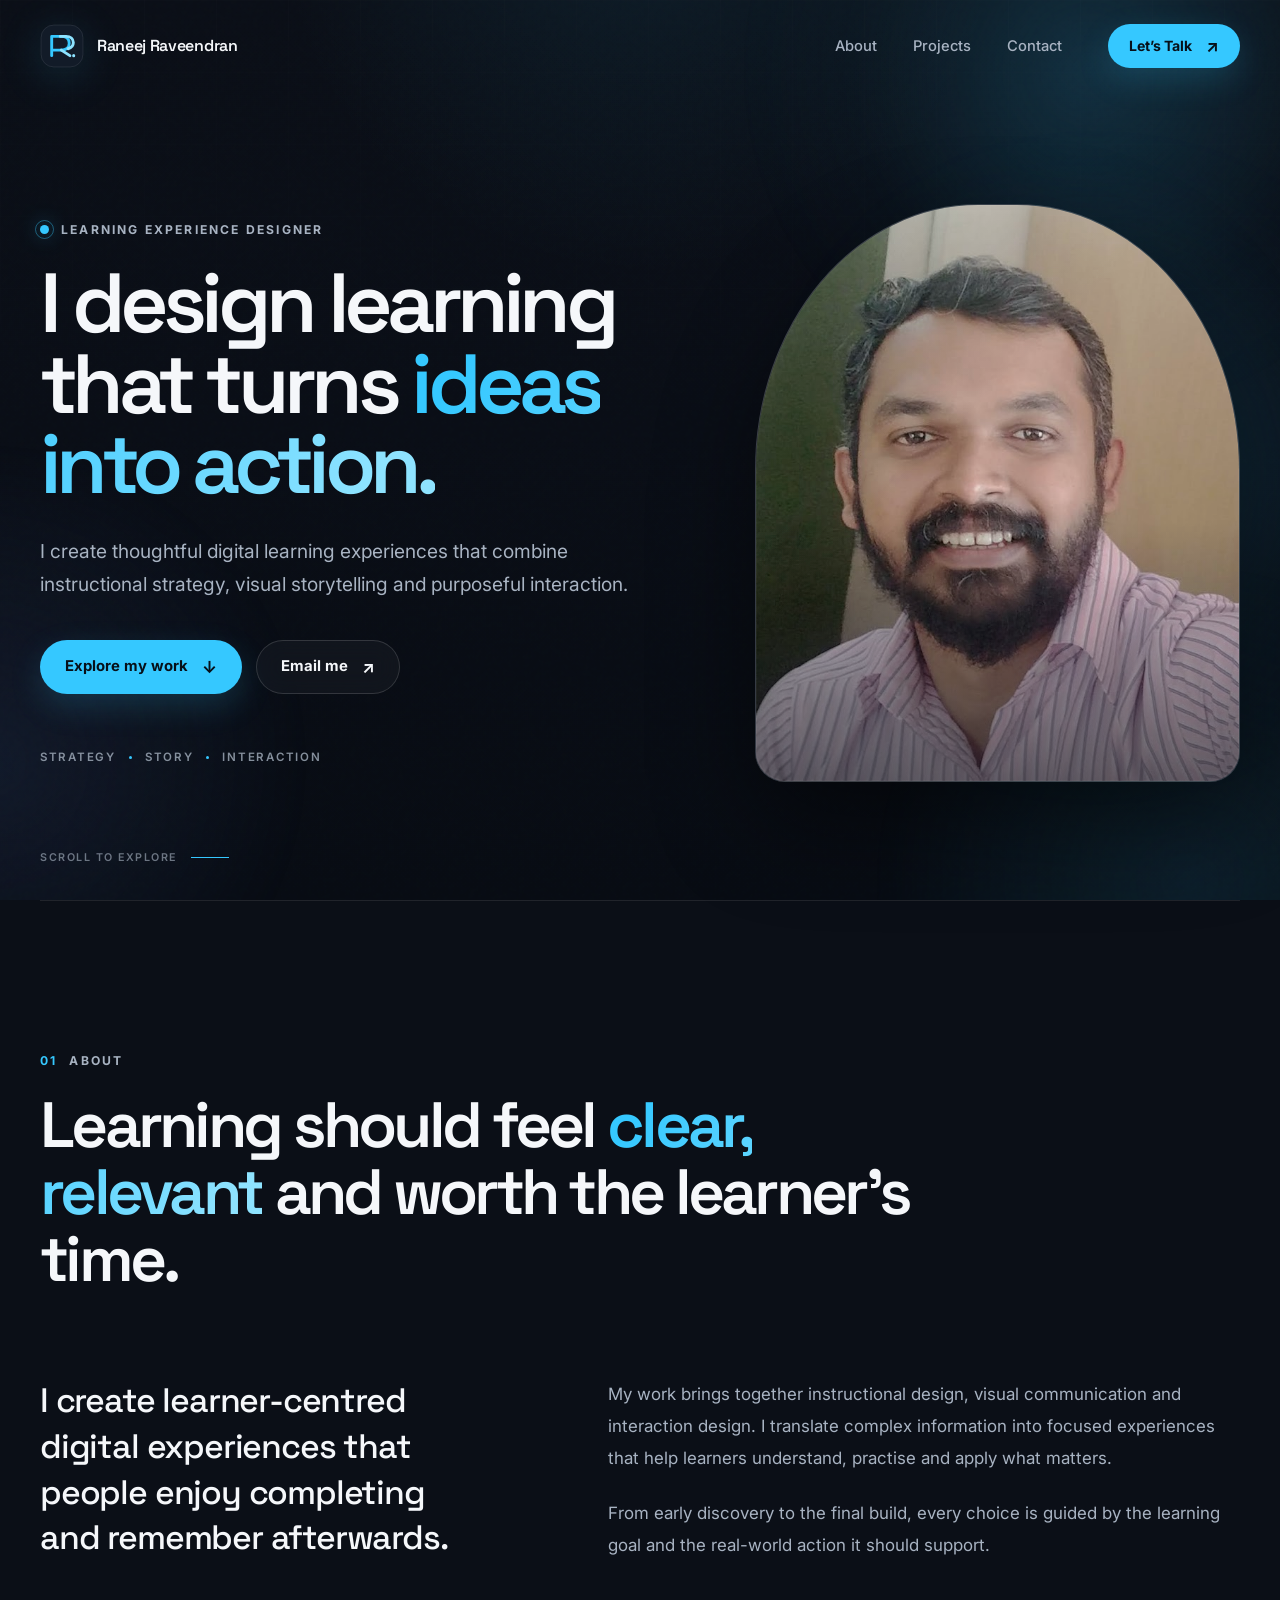
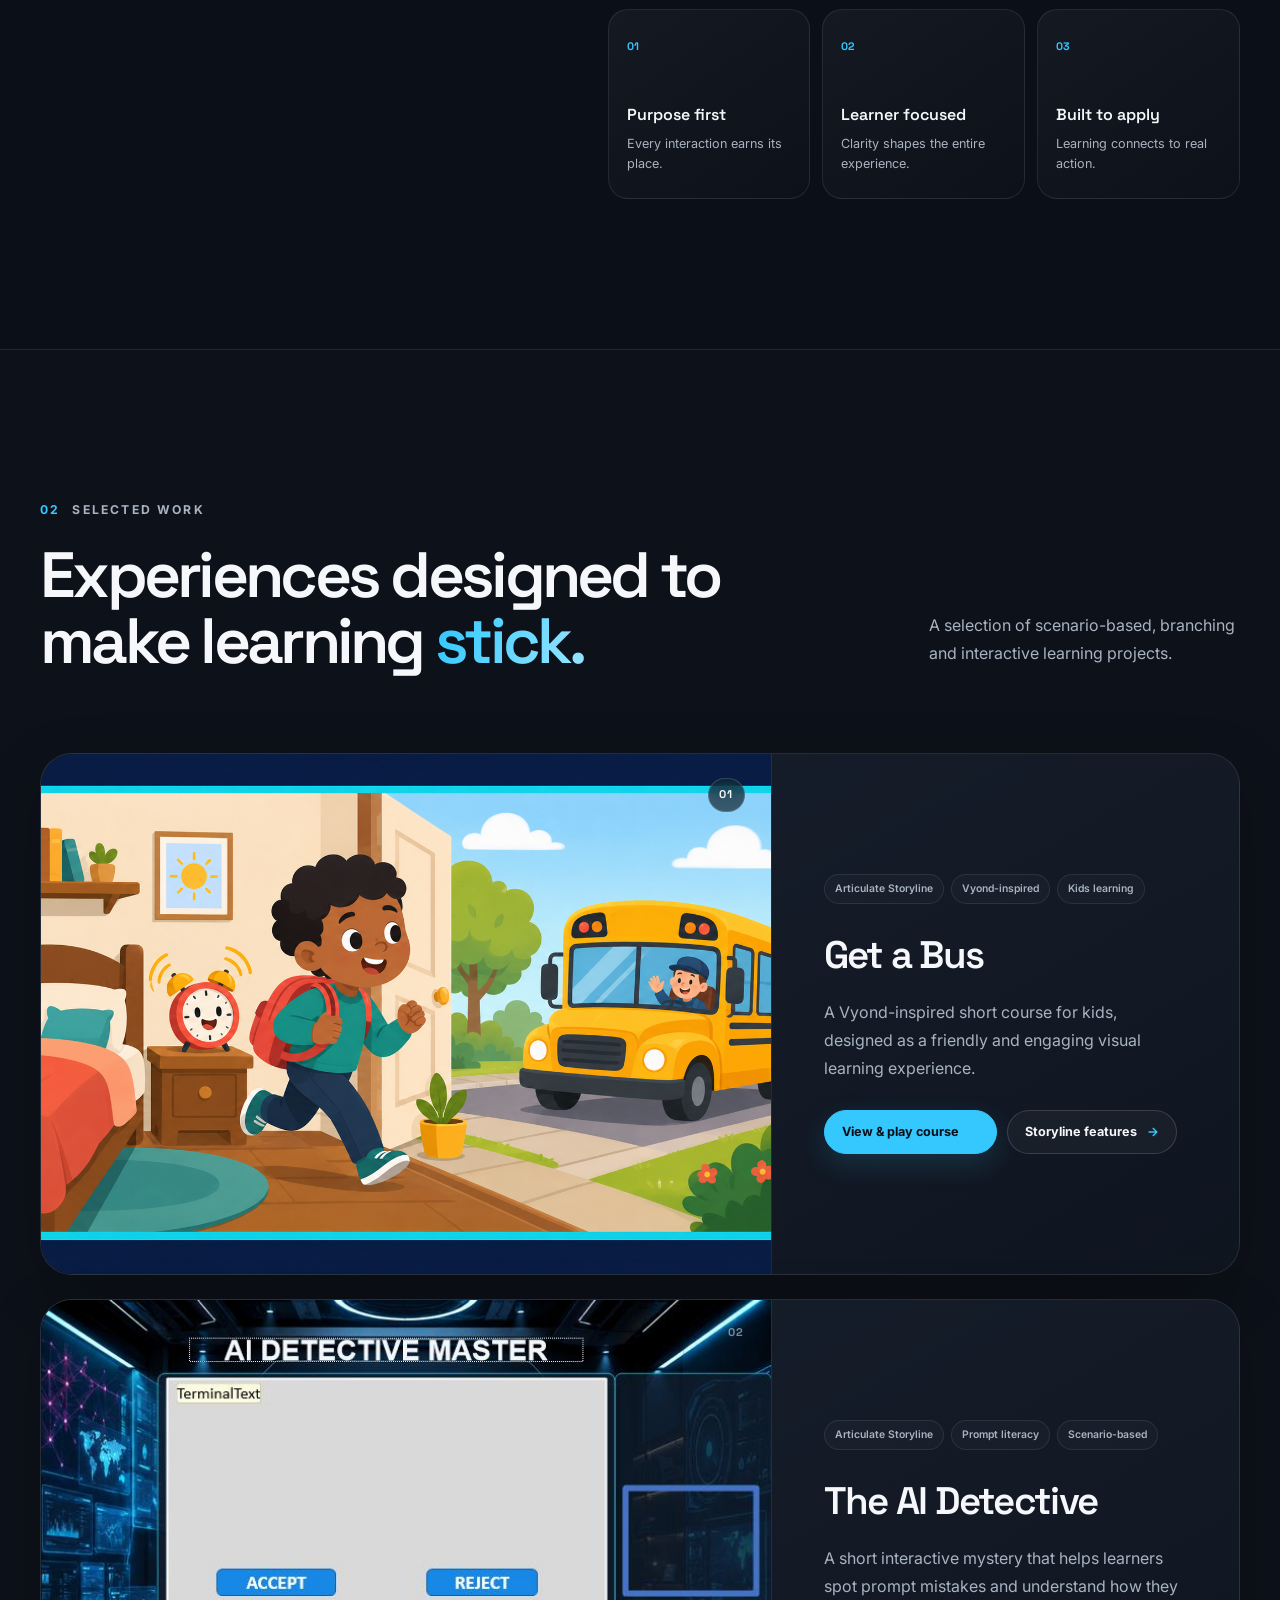
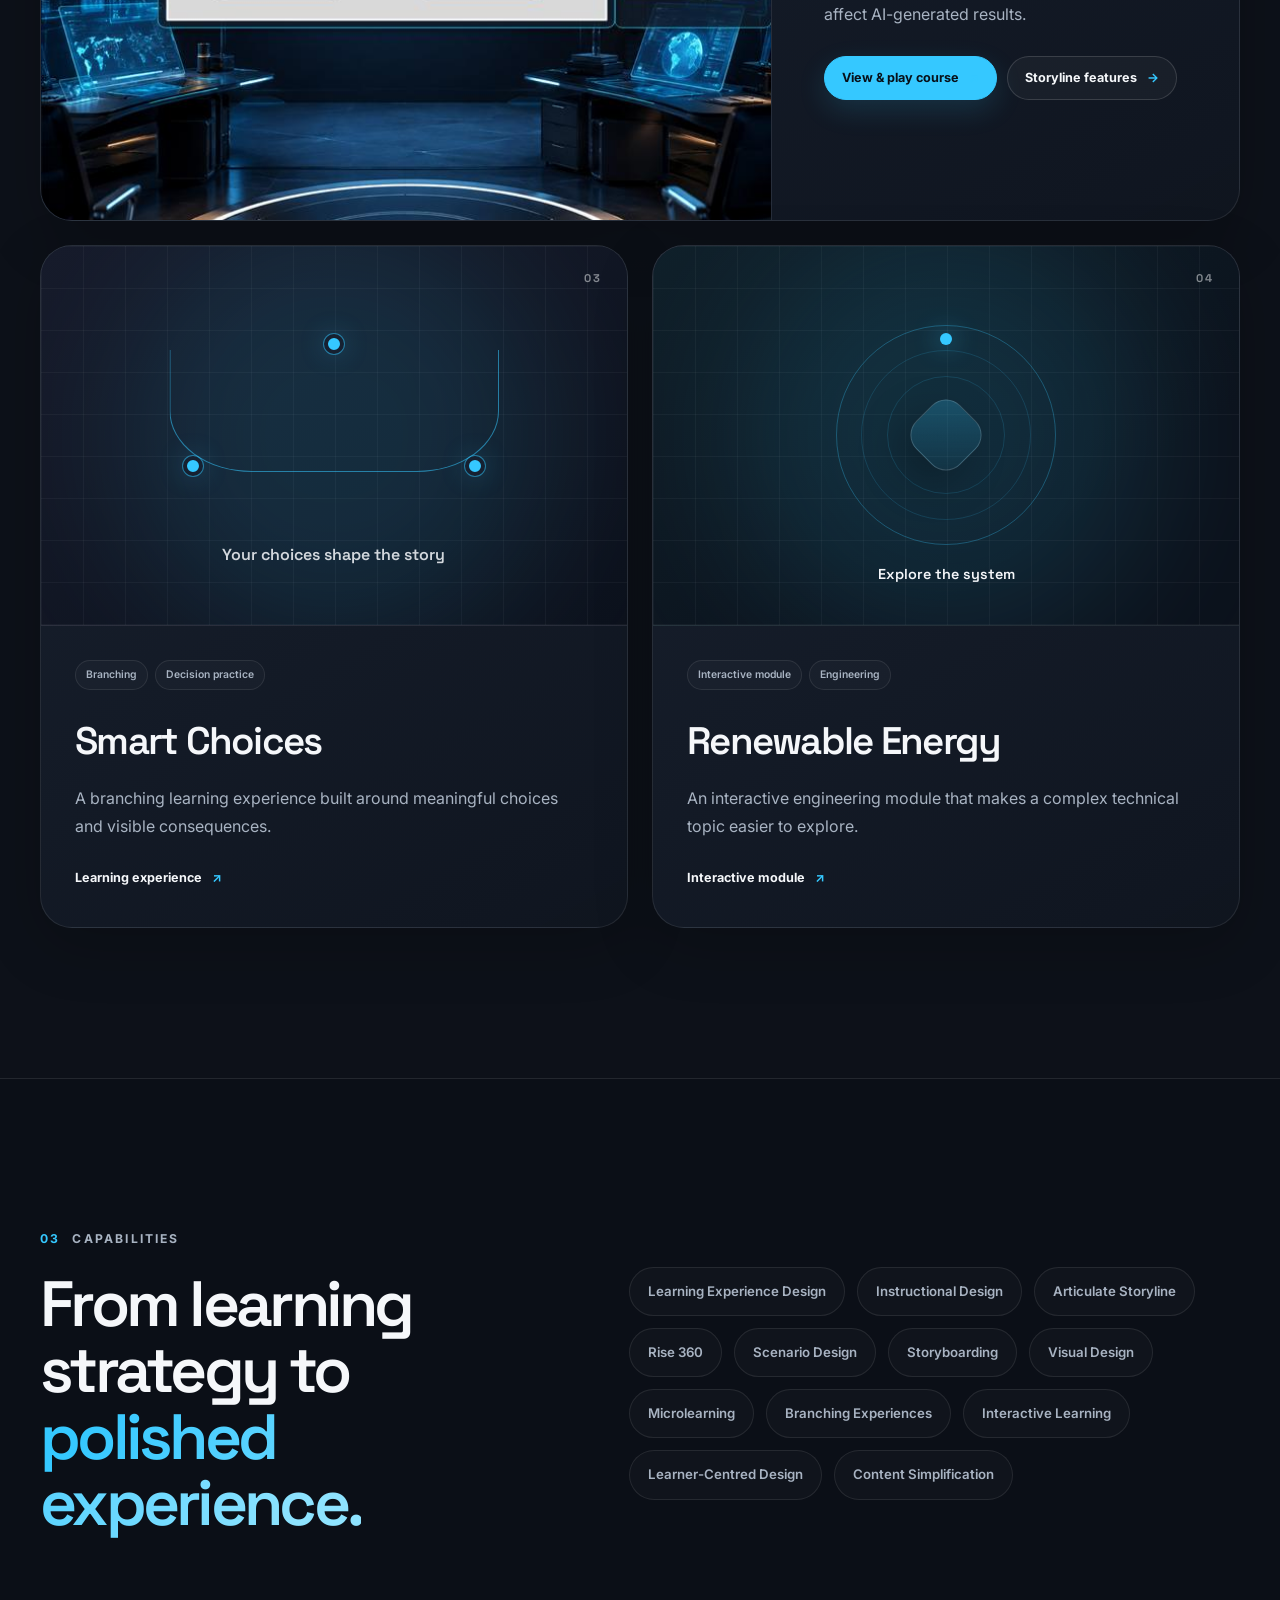
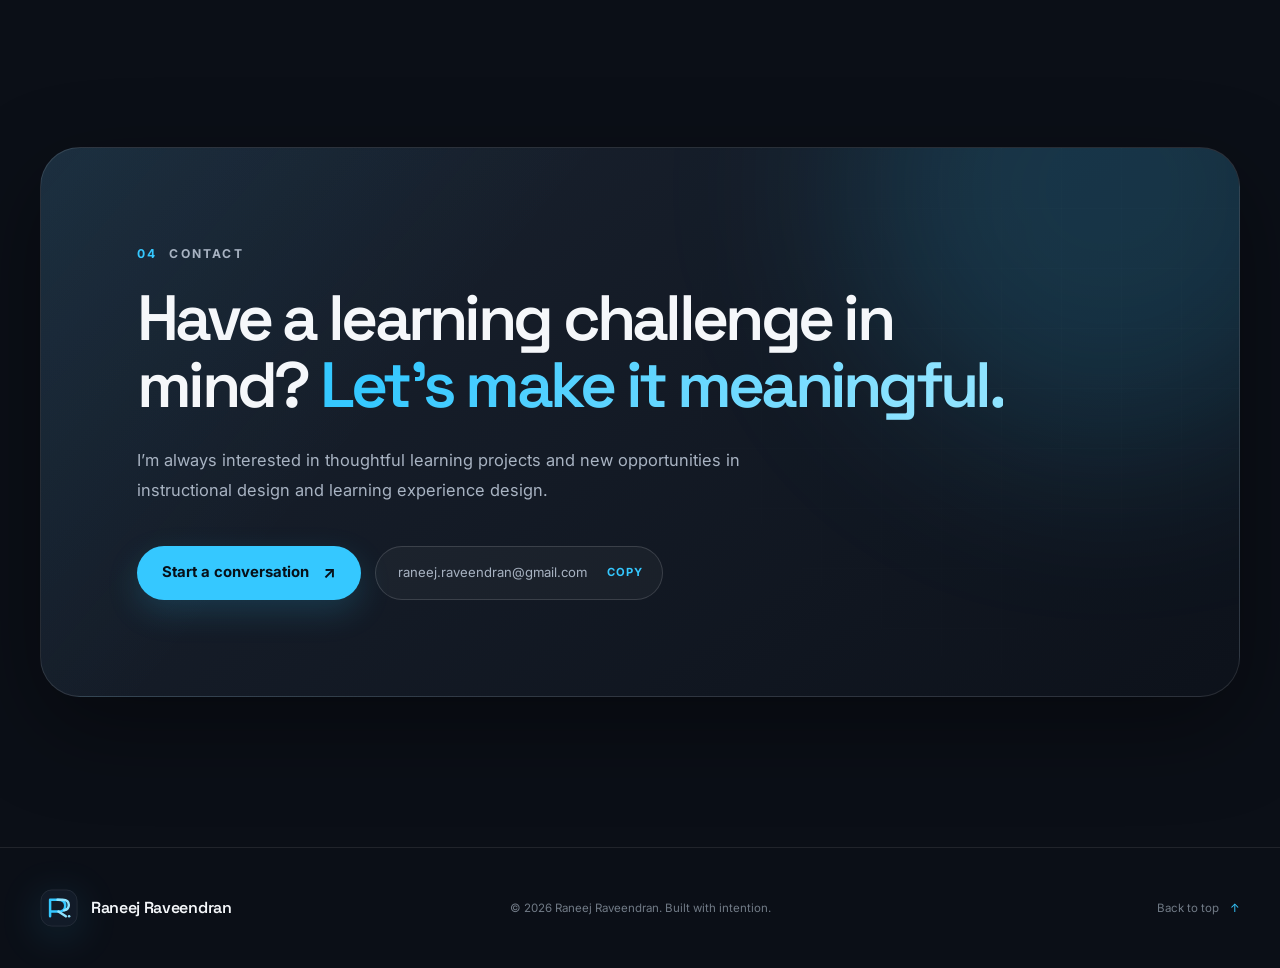
==== commit 6761925b: "ai added" ====
--- a/index.html
+++ b/index.html
@@ -164,9 +164,29 @@
             </div>
           </article>
 
+          <article class="project-card project-card--featured reveal interactive-card" data-delay="80">
+            <div class="project-card__visual project-visual project-visual--detective">
+              <span class="project-number">02</span>
+              <img class="project-thumbnail" src="assets/images/ai-detective-thumbnail.jpg" alt="AI Detective interactive course title screen" width="1920" height="1080">
+            </div>
+            <div class="project-card__body">
+              <div class="project-card__meta">
+                <span>Articulate Storyline</span>
+                <span>Prompt literacy</span>
+                <span>Scenario-based</span>
+              </div>
+              <h3>The AI Detective</h3>
+              <p>A short interactive mystery that helps learners spot prompt mistakes and understand how they affect AI-generated results.</p>
+              <div class="project-card__actions">
+                <a class="project-card__link project-card__link--primary" href="projects/ai-detective/index.html">View &amp; play course <i aria-hidden="true">↗</i></a>
+                <a class="project-card__link project-card__link--secondary" href="projects/ai-detective/index.html#storyline-features">Storyline features <i aria-hidden="true">→</i></a>
+              </div>
+            </div>
+          </article>
+
           <article class="project-card reveal interactive-card" data-delay="80">
             <div class="project-card__visual project-visual project-visual--choices">
-              <span class="project-number">02</span>
+              <span class="project-number">03</span>
               <div class="choice-map" aria-hidden="true">
                 <span class="choice-node choice-node--start"></span>
                 <span class="choice-path choice-path--one"></span>
@@ -189,7 +209,7 @@
 
           <article class="project-card reveal interactive-card" data-delay="140">
             <div class="project-card__visual project-visual project-visual--energy">
-              <span class="project-number">03</span>
+              <span class="project-number">04</span>
               <div class="energy-orbit" aria-hidden="true">
                 <span></span>
                 <i></i>
--- a/css/style.css
+++ b/css/style.css
@@ -824,6 +824,19 @@
 
 .project-visual--bus {
   background: linear-gradient(145deg, #111a28, #0c111a 70%);
+}
+
+.project-visual--detective {
+  background: #111827;
+}
+
+.project-visual--detective::before,
+.project-visual--detective::after {
+  display: none;
+}
+
+.project-visual--detective .project-number {
+  z-index: 2;
 }
 
 .project-visual--bus::before,
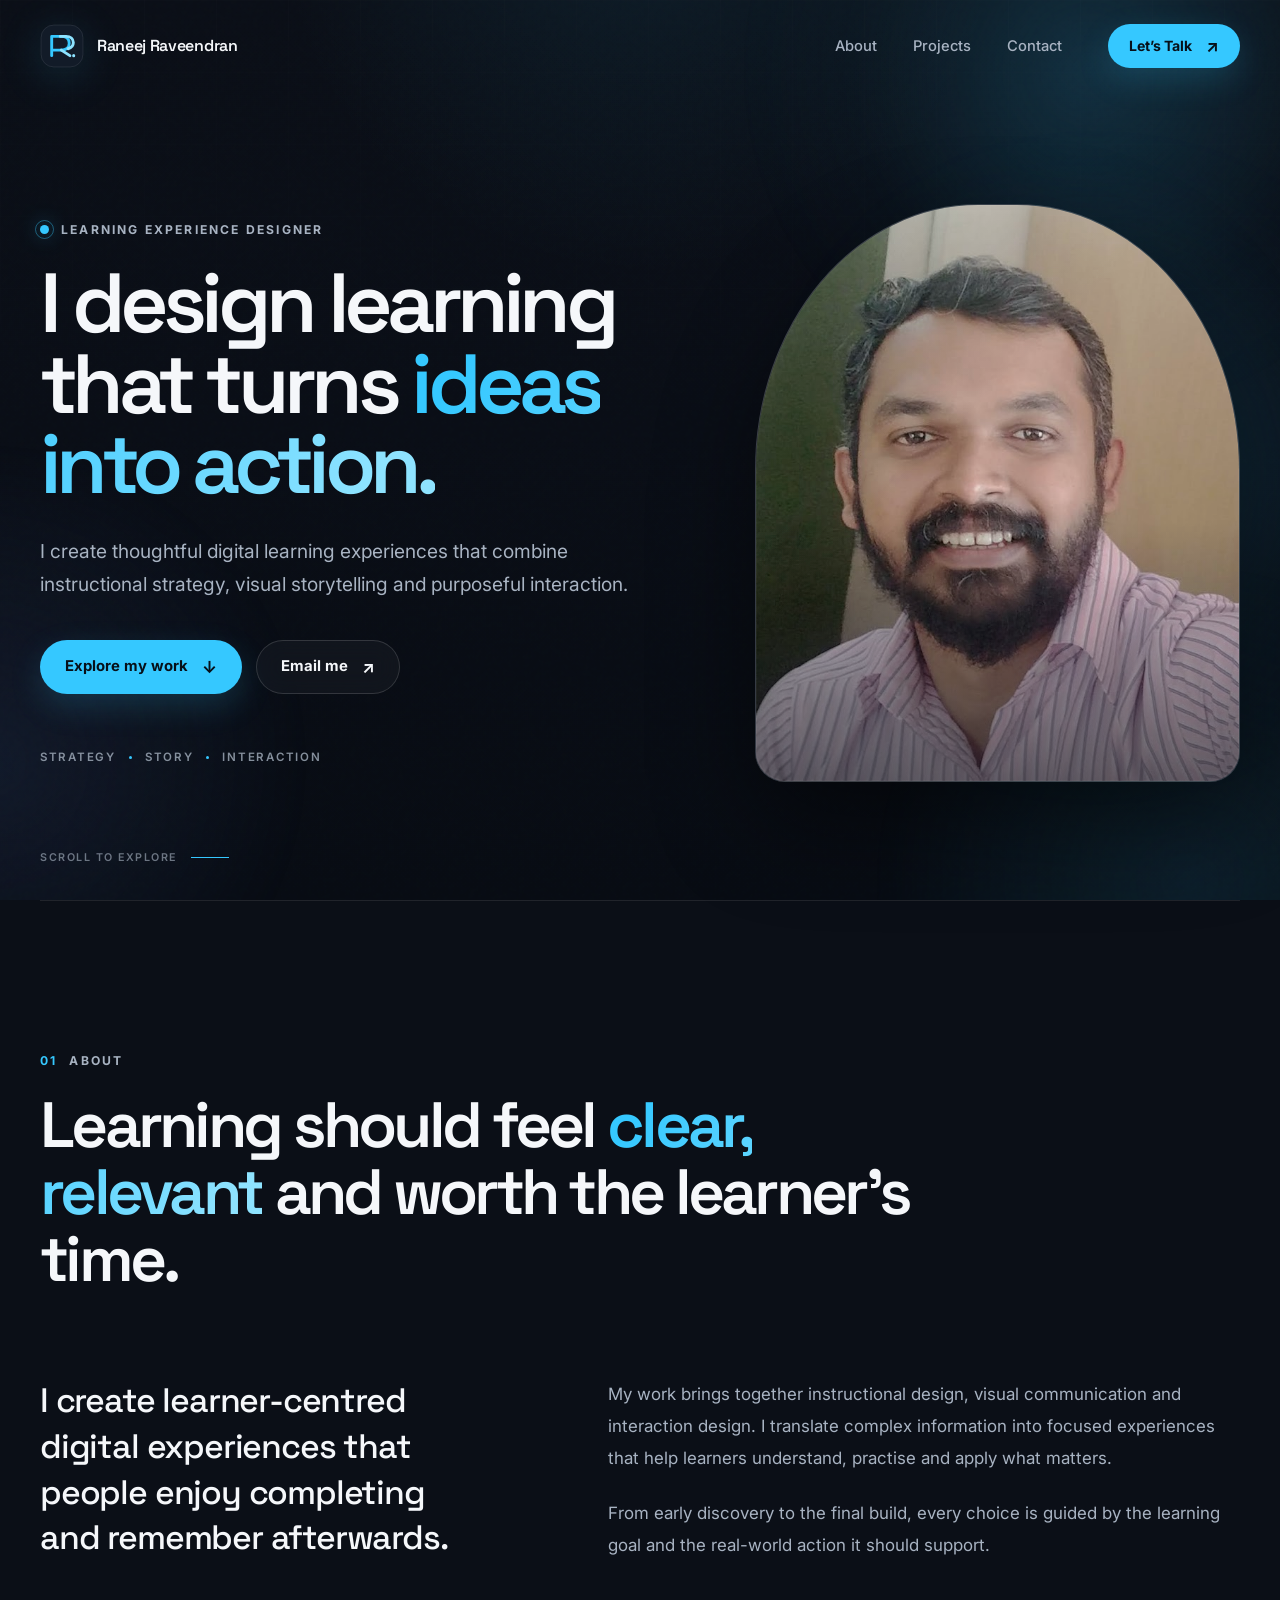
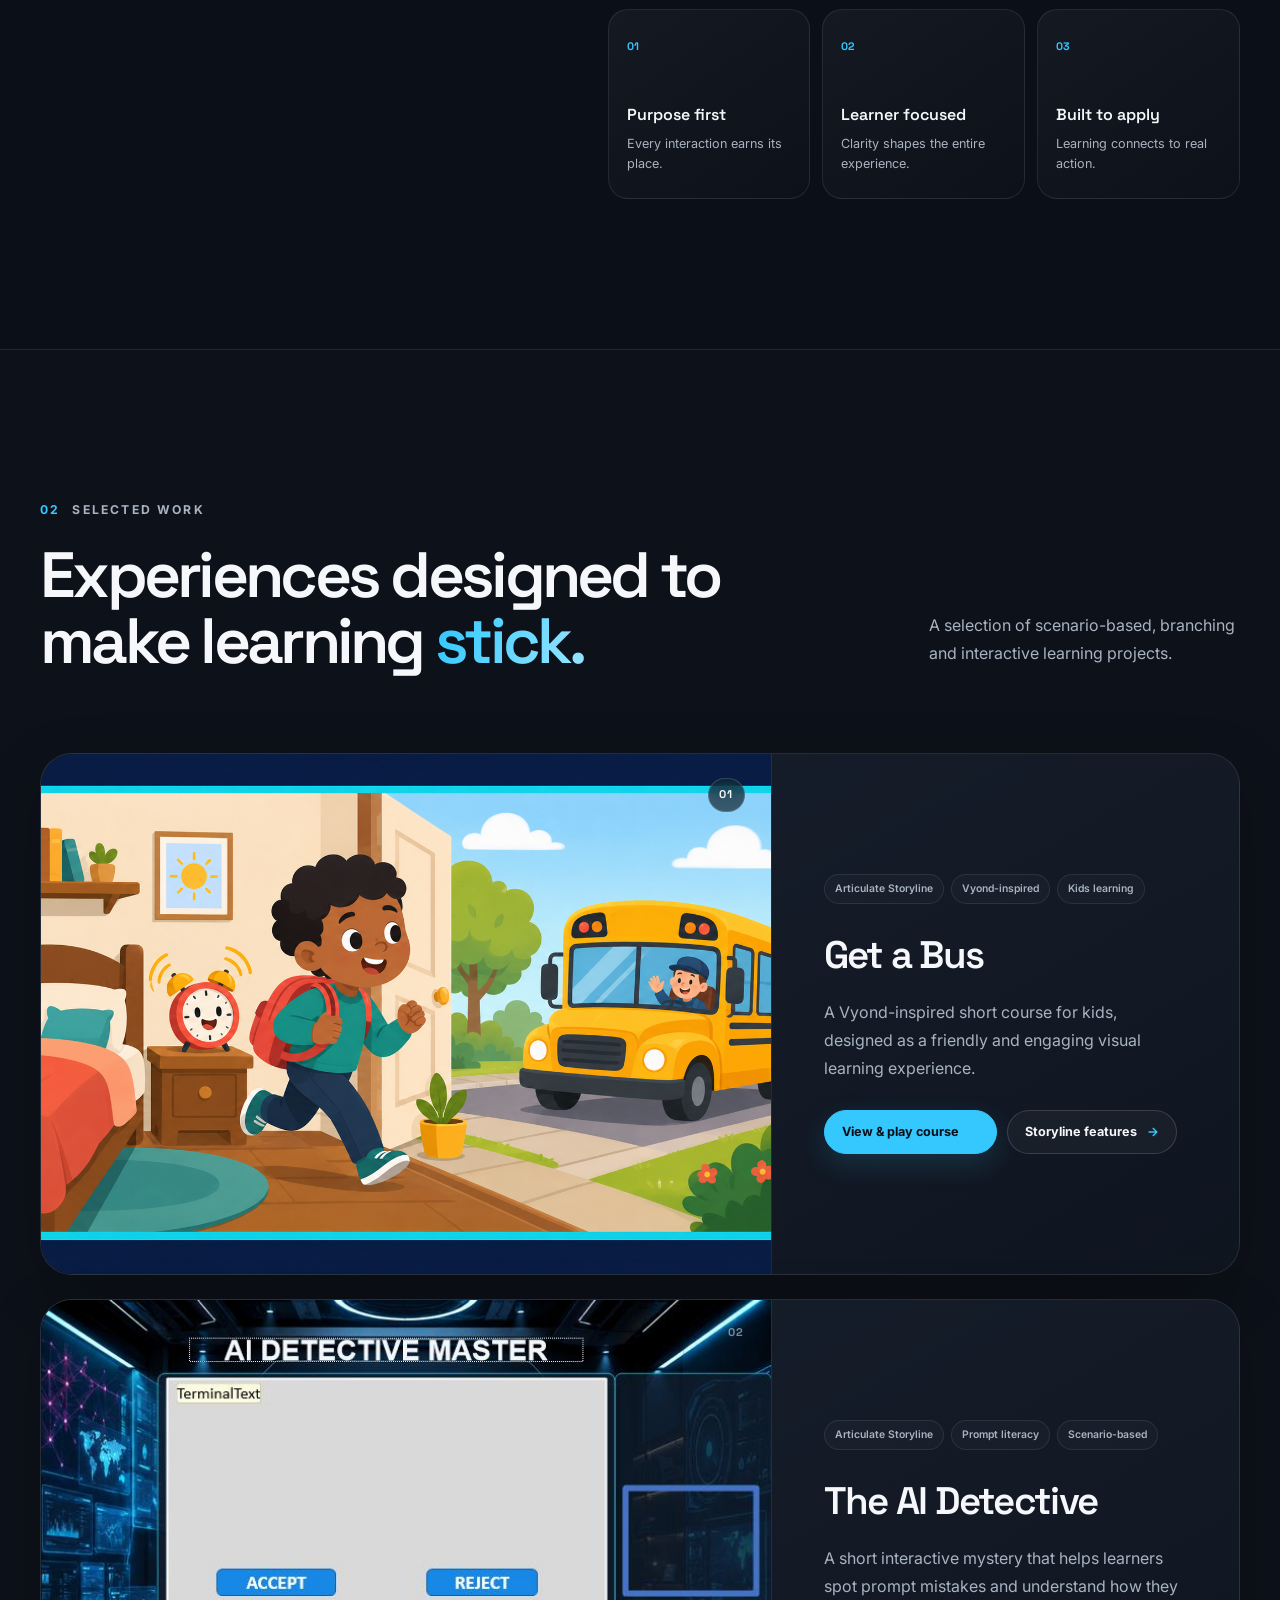
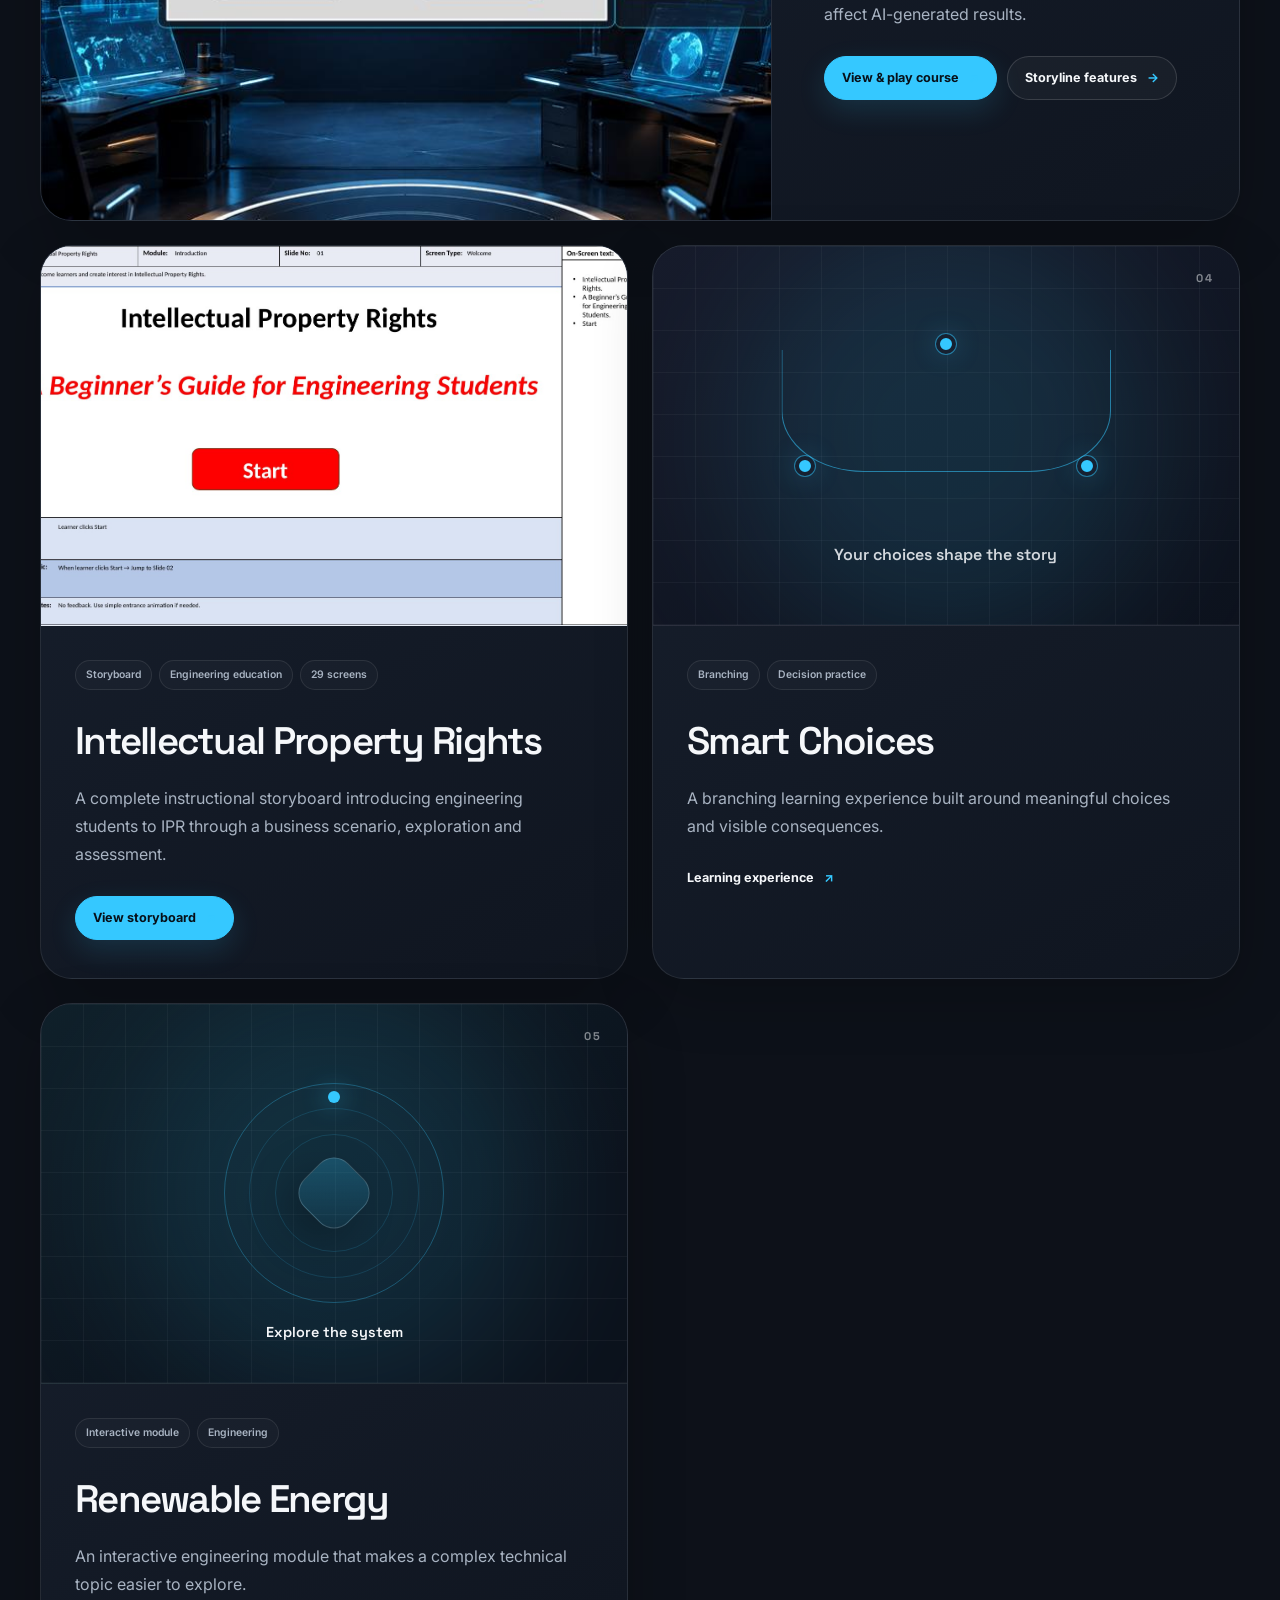
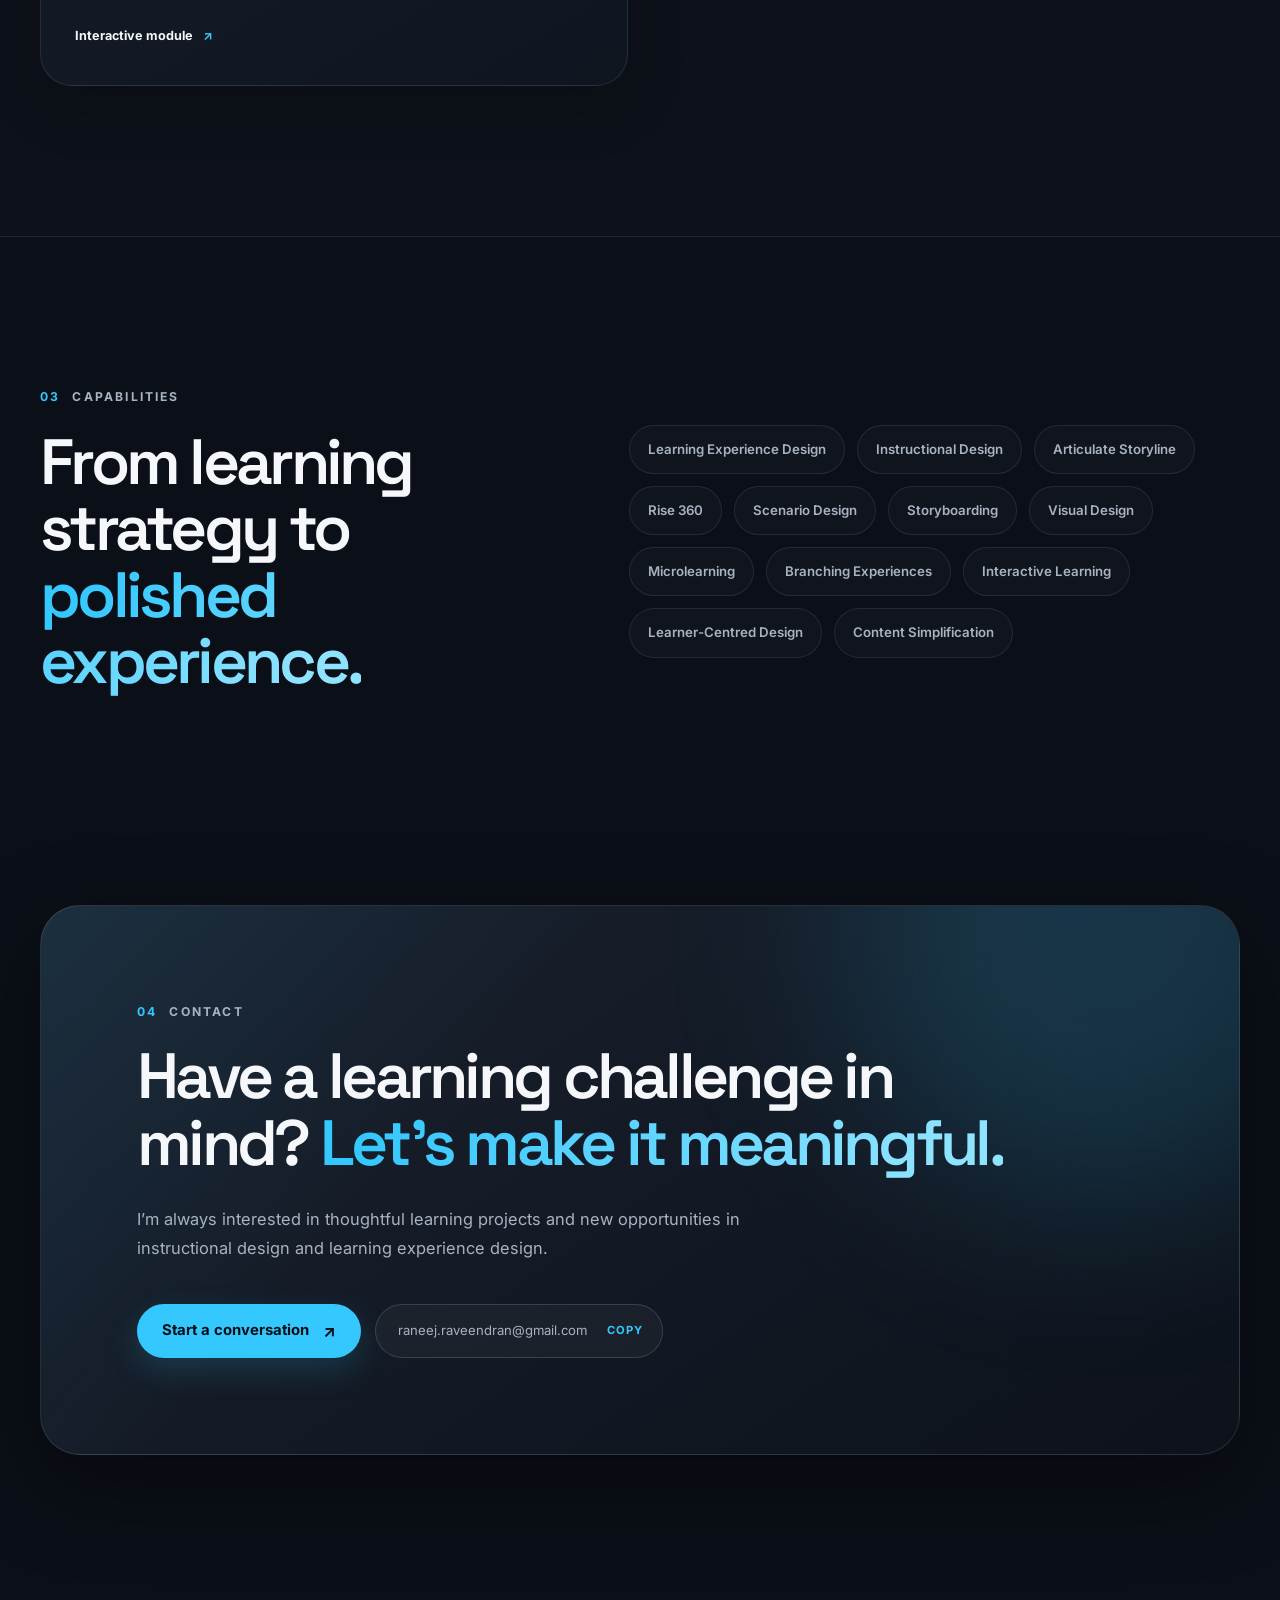
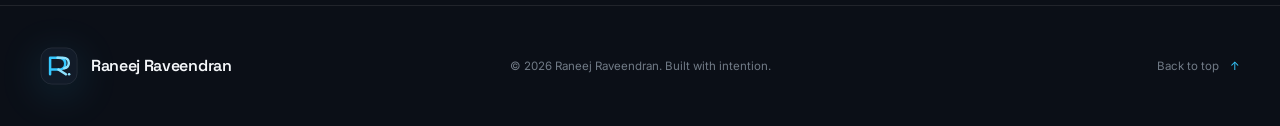
==== commit dbe5207c: "ipr stryboard added ipr stryboard added" ====
--- a/index.html
+++ b/index.html
@@ -184,9 +184,28 @@
             </div>
           </article>
 
+          <article class="project-card reveal interactive-card" data-delay="120">
+            <div class="project-card__visual project-visual project-visual--storyboard">
+              <span class="project-number">03</span>
+              <img class="project-thumbnail" src="assets/images/ipr-storyboard-thumbnail.jpg" alt="Intellectual Property Rights storyboard opening screen" width="1601" height="900">
+            </div>
+            <div class="project-card__body">
+              <div class="project-card__meta">
+                <span>Storyboard</span>
+                <span>Engineering education</span>
+                <span>29 screens</span>
+              </div>
+              <h3>Intellectual Property Rights</h3>
+              <p>A complete instructional storyboard introducing engineering students to IPR through a business scenario, exploration and assessment.</p>
+              <div class="project-card__actions">
+                <a class="project-card__link project-card__link--primary" href="projects/ipr-storyboard/index.html">View storyboard <i aria-hidden="true">↗</i></a>
+              </div>
+            </div>
+          </article>
+
           <article class="project-card reveal interactive-card" data-delay="80">
             <div class="project-card__visual project-visual project-visual--choices">
-              <span class="project-number">03</span>
+              <span class="project-number">04</span>
               <div class="choice-map" aria-hidden="true">
                 <span class="choice-node choice-node--start"></span>
                 <span class="choice-path choice-path--one"></span>
@@ -209,7 +228,7 @@
 
           <article class="project-card reveal interactive-card" data-delay="140">
             <div class="project-card__visual project-visual project-visual--energy">
-              <span class="project-number">04</span>
+              <span class="project-number">05</span>
               <div class="energy-orbit" aria-hidden="true">
                 <span></span>
                 <i></i>
--- a/css/style.css
+++ b/css/style.css
@@ -836,6 +836,19 @@
 }
 
 .project-visual--detective .project-number {
+  z-index: 2;
+}
+
+.project-visual--storyboard {
+  background: #e8eef8;
+}
+
+.project-visual--storyboard::before,
+.project-visual--storyboard::after {
+  display: none;
+}
+
+.project-visual--storyboard .project-number {
   z-index: 2;
 }
 
@@ -1741,6 +1754,120 @@
   background: #282828;
 }
 
+.storyboard-viewer {
+  overflow: hidden;
+  margin-bottom: 88px;
+  border: 1px solid rgba(255, 255, 255, 0.12);
+  border-radius: 24px;
+  background: rgba(9, 15, 25, 0.86);
+  box-shadow: 0 26px 80px rgba(0, 0, 0, 0.3);
+}
+
+.storyboard-viewer__bar {
+  display: flex;
+  align-items: center;
+  justify-content: space-between;
+  gap: 24px;
+  padding: 20px 24px;
+  border-bottom: 1px solid rgba(255, 255, 255, 0.1);
+}
+
+.storyboard-viewer__hint {
+  margin: 5px 0 0;
+  color: var(--muted);
+  font-size: 0.82rem;
+}
+
+.storyboard-viewer__count {
+  flex: 0 0 auto;
+  margin: 0;
+  color: var(--muted);
+  font-family: "Space Grotesk", sans-serif;
+  font-weight: 700;
+}
+
+.storyboard-stage {
+  position: relative;
+  aspect-ratio: 1601 / 900;
+  background: #d9e0ea;
+  user-select: none;
+}
+
+.storyboard-slide {
+  position: absolute;
+  inset: 0;
+  visibility: hidden;
+  margin: 0;
+  opacity: 0;
+  transition: opacity 180ms ease;
+}
+
+.storyboard-slide.is-active {
+  visibility: visible;
+  opacity: 1;
+}
+
+.storyboard-slide img {
+  display: block;
+  width: 100%;
+  height: 100%;
+  object-fit: contain;
+  -webkit-user-drag: none;
+}
+
+.storyboard-controls {
+  display: flex;
+  justify-content: space-between;
+  gap: 16px;
+  padding: 20px 24px;
+  border-top: 1px solid rgba(255, 255, 255, 0.1);
+}
+
+.storyboard-button {
+  min-width: 130px;
+  padding: 12px 18px;
+  border: 1px solid rgba(255, 255, 255, 0.16);
+  border-radius: 999px;
+  background: transparent;
+  color: var(--text);
+  font: inherit;
+  font-weight: 700;
+  cursor: pointer;
+}
+
+.storyboard-button--primary {
+  border-color: transparent;
+  background: var(--accent);
+  color: #071018;
+}
+
+.storyboard-button:hover:not(:disabled),
+.storyboard-button:focus-visible:not(:disabled) {
+  transform: translateY(-1px);
+  filter: brightness(1.08);
+}
+
+.storyboard-button:disabled {
+  cursor: not-allowed;
+  opacity: 0.35;
+}
+
+@media (max-width: 640px) {
+  .storyboard-viewer__bar,
+  .storyboard-controls {
+    padding: 16px;
+  }
+
+  .storyboard-viewer__hint {
+    display: none;
+  }
+
+  .storyboard-button {
+    min-width: 0;
+    flex: 1;
+  }
+}
+
 .storyline-features {
   padding-top: 120px;
   scroll-margin-top: 40px;
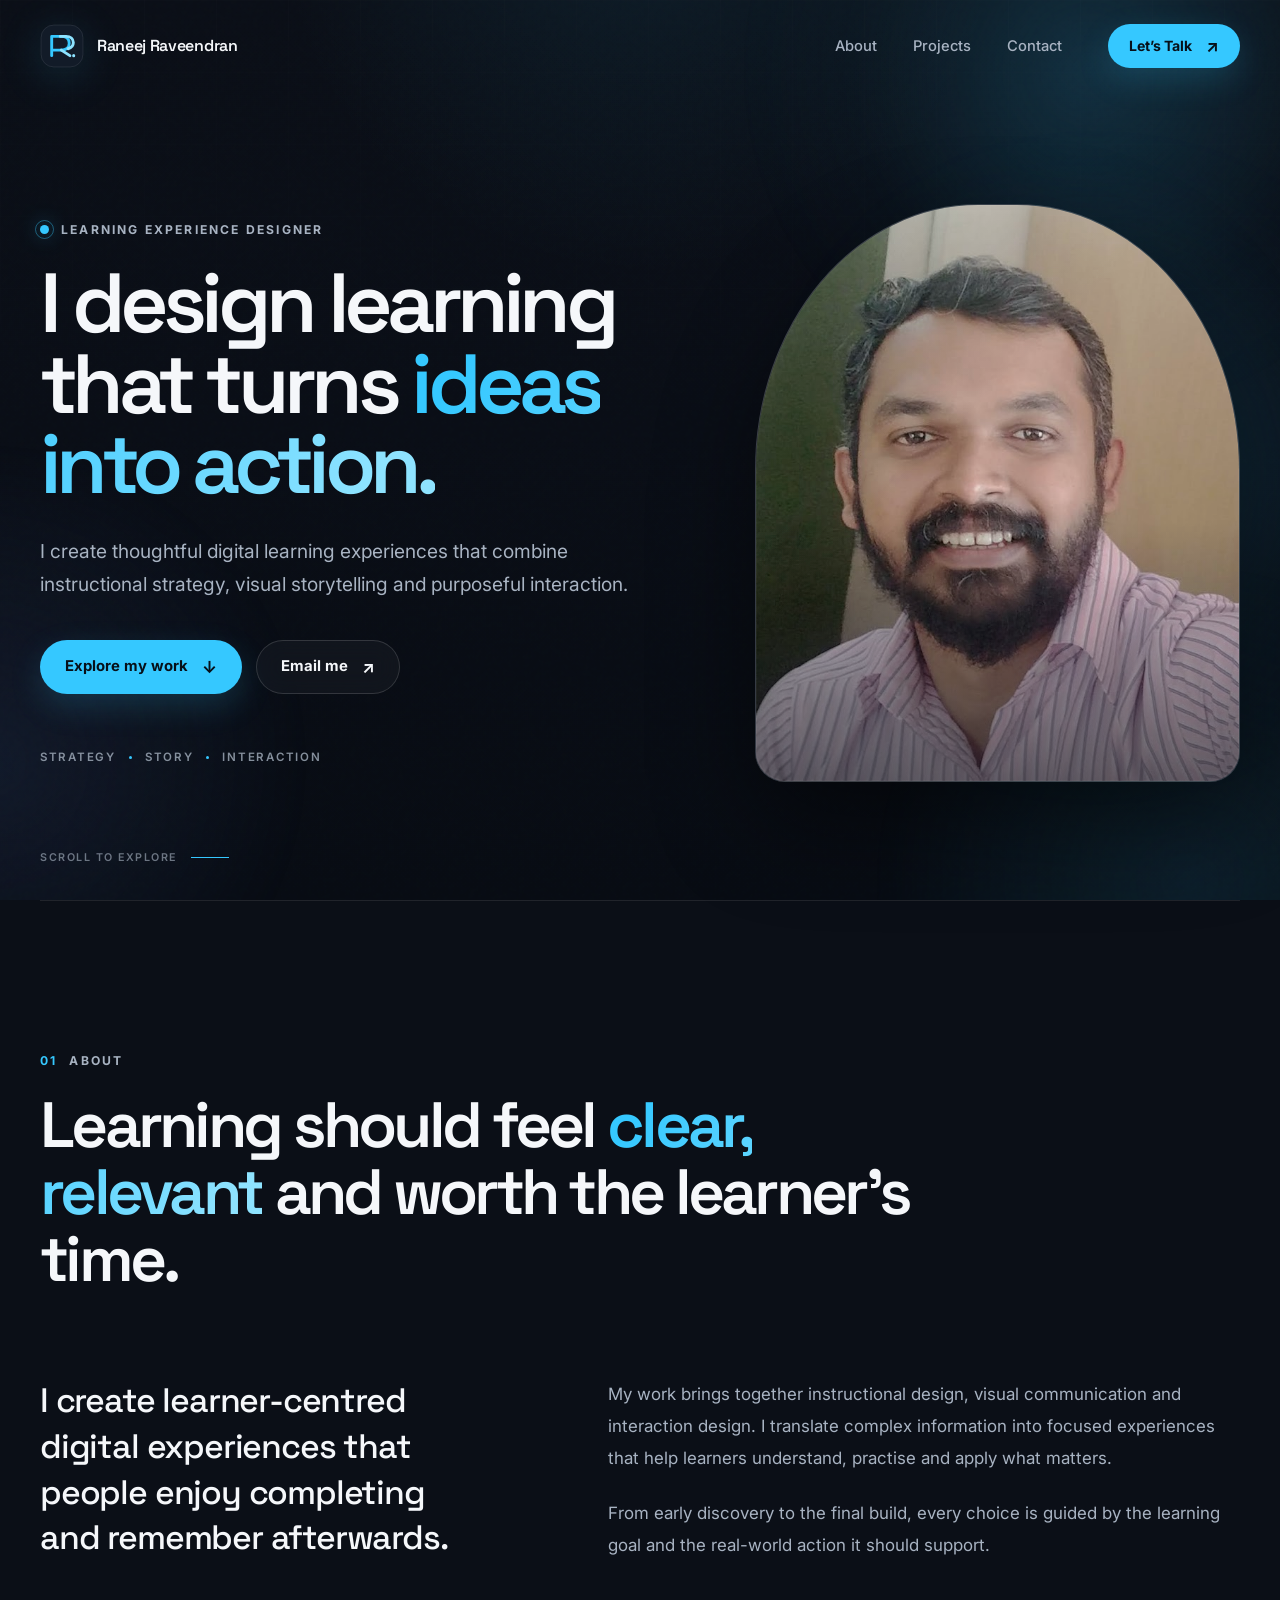
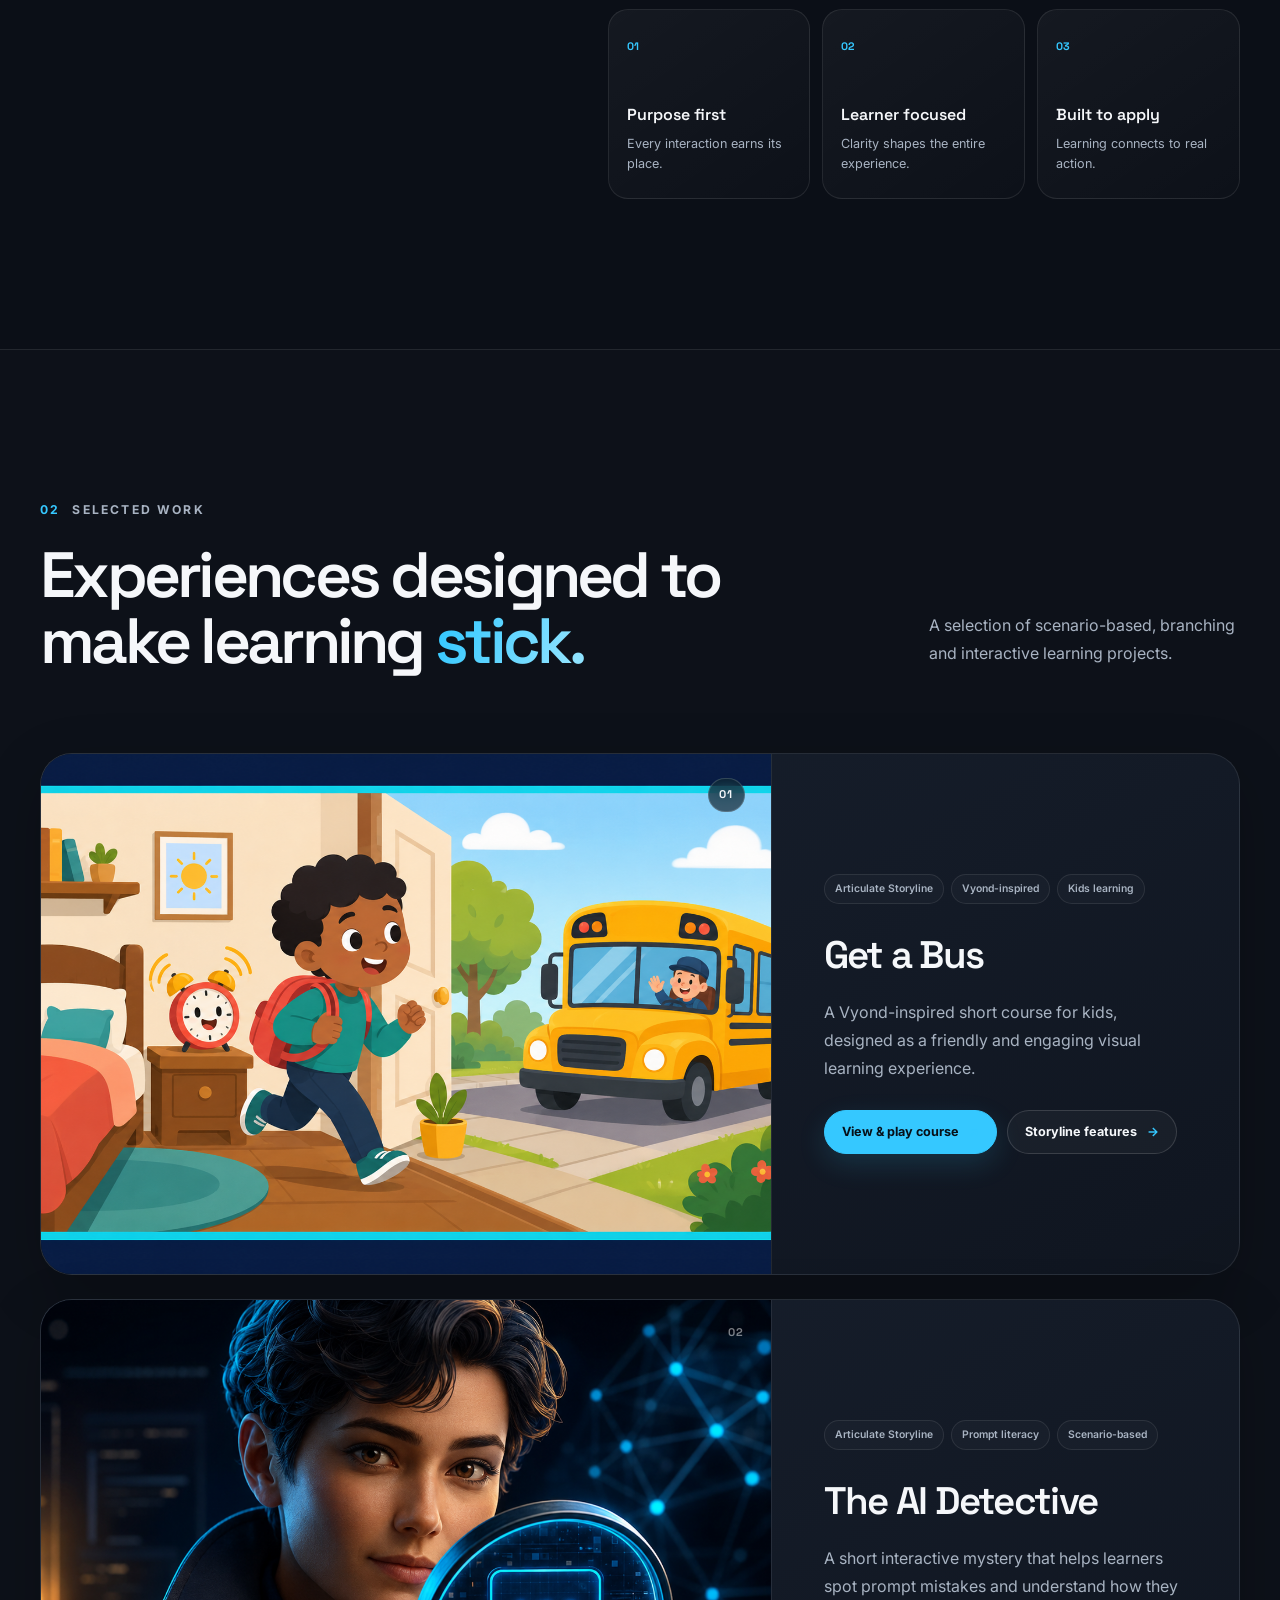
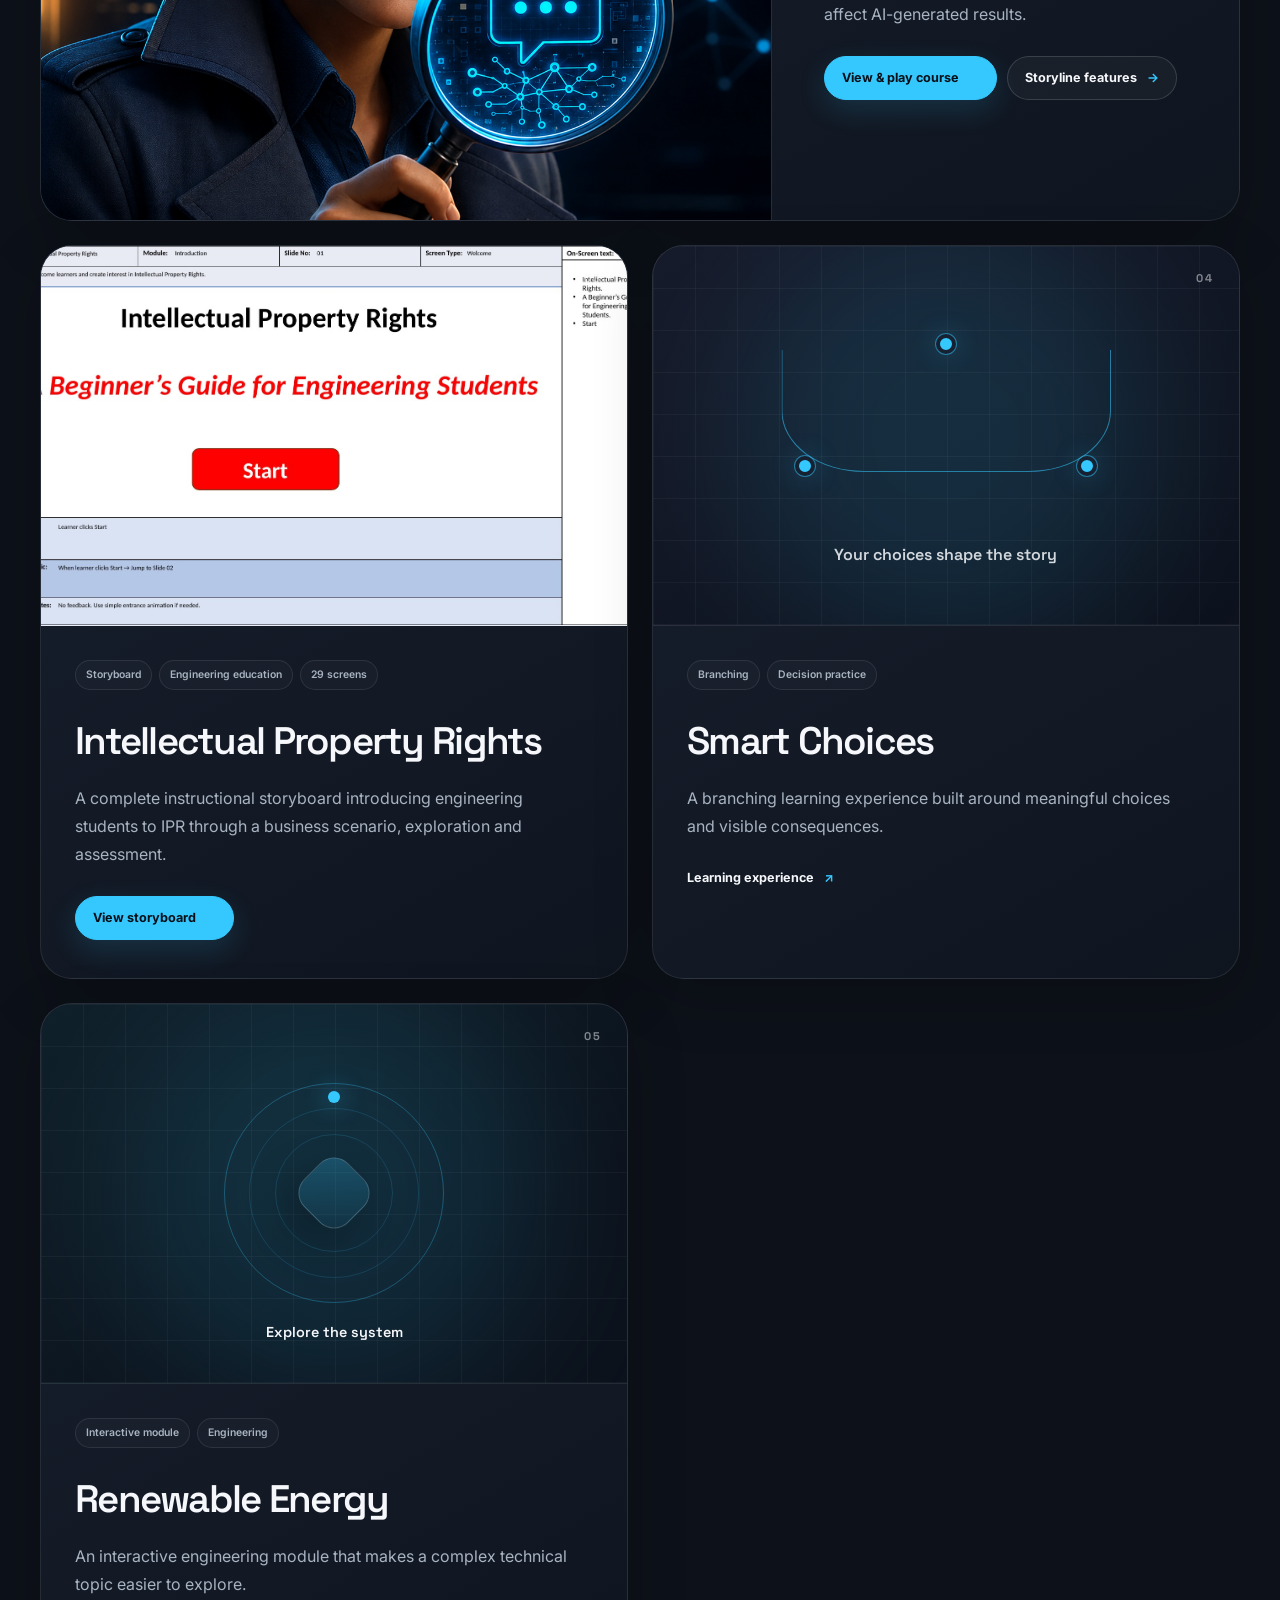
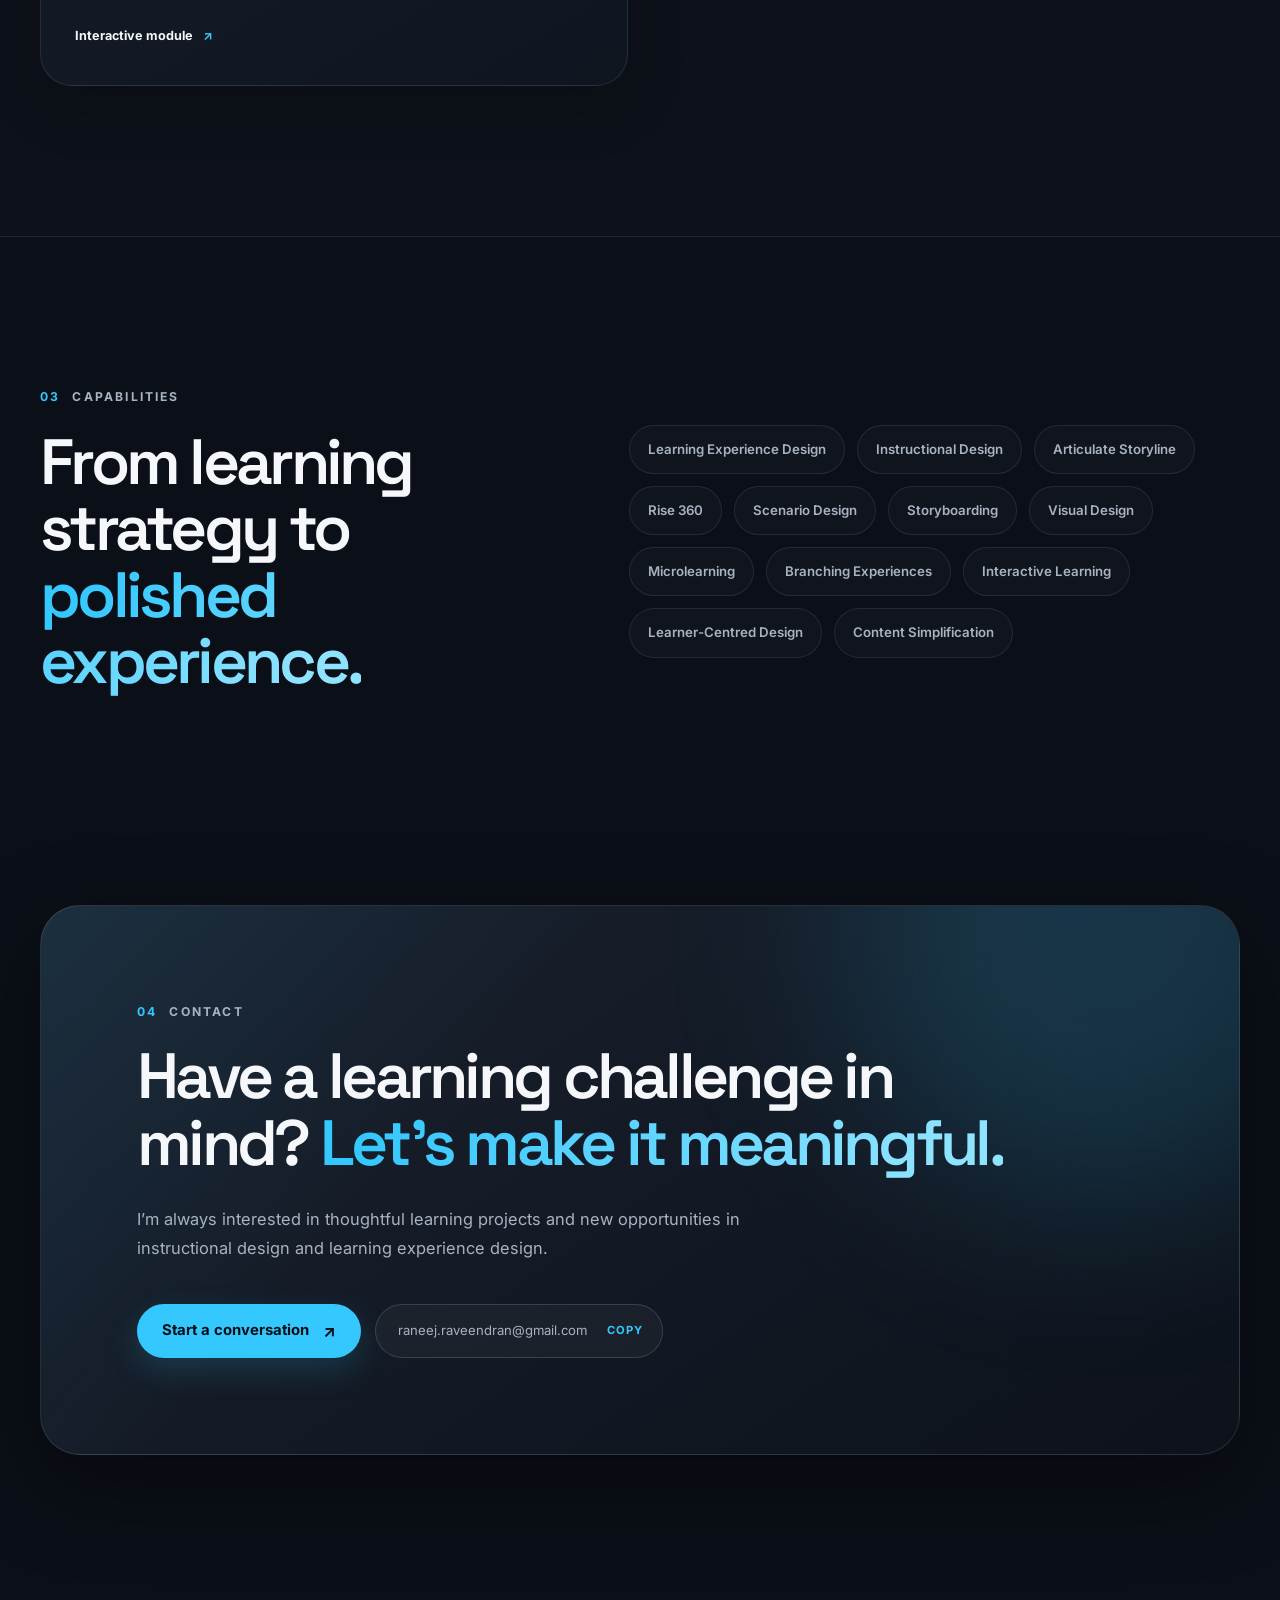
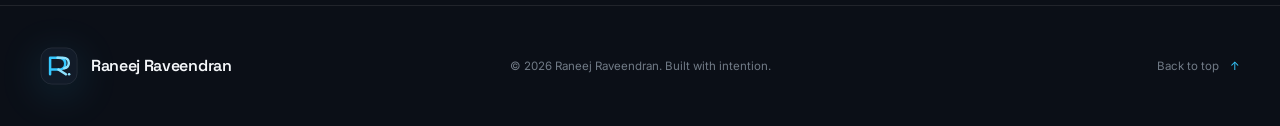
==== commit f82ef47e: "updatedindex" ====
--- a/index.html
+++ b/index.html
@@ -167,7 +167,7 @@
           <article class="project-card project-card--featured reveal interactive-card" data-delay="80">
             <div class="project-card__visual project-visual project-visual--detective">
               <span class="project-number">02</span>
-              <img class="project-thumbnail" src="assets/images/ai-detective-thumbnail.jpg" alt="AI Detective interactive course title screen" width="1920" height="1080">
+              <img class="project-thumbnail" src="assets/images/ai-detective-thumbnail.png" alt="AI Detective interactive course title screen" width="1920" height="1080">
             </div>
             <div class="project-card__body">
               <div class="project-card__meta">
@@ -206,6 +206,7 @@
           <article class="project-card reveal interactive-card" data-delay="80">
             <div class="project-card__visual project-visual project-visual--choices">
               <span class="project-number">04</span>
+
               <div class="choice-map" aria-hidden="true">
                 <span class="choice-node choice-node--start"></span>
                 <span class="choice-path choice-path--one"></span>
@@ -229,6 +230,7 @@
           <article class="project-card reveal interactive-card" data-delay="140">
             <div class="project-card__visual project-visual project-visual--energy">
               <span class="project-number">05</span>
+
               <div class="energy-orbit" aria-hidden="true">
                 <span></span>
                 <i></i>
